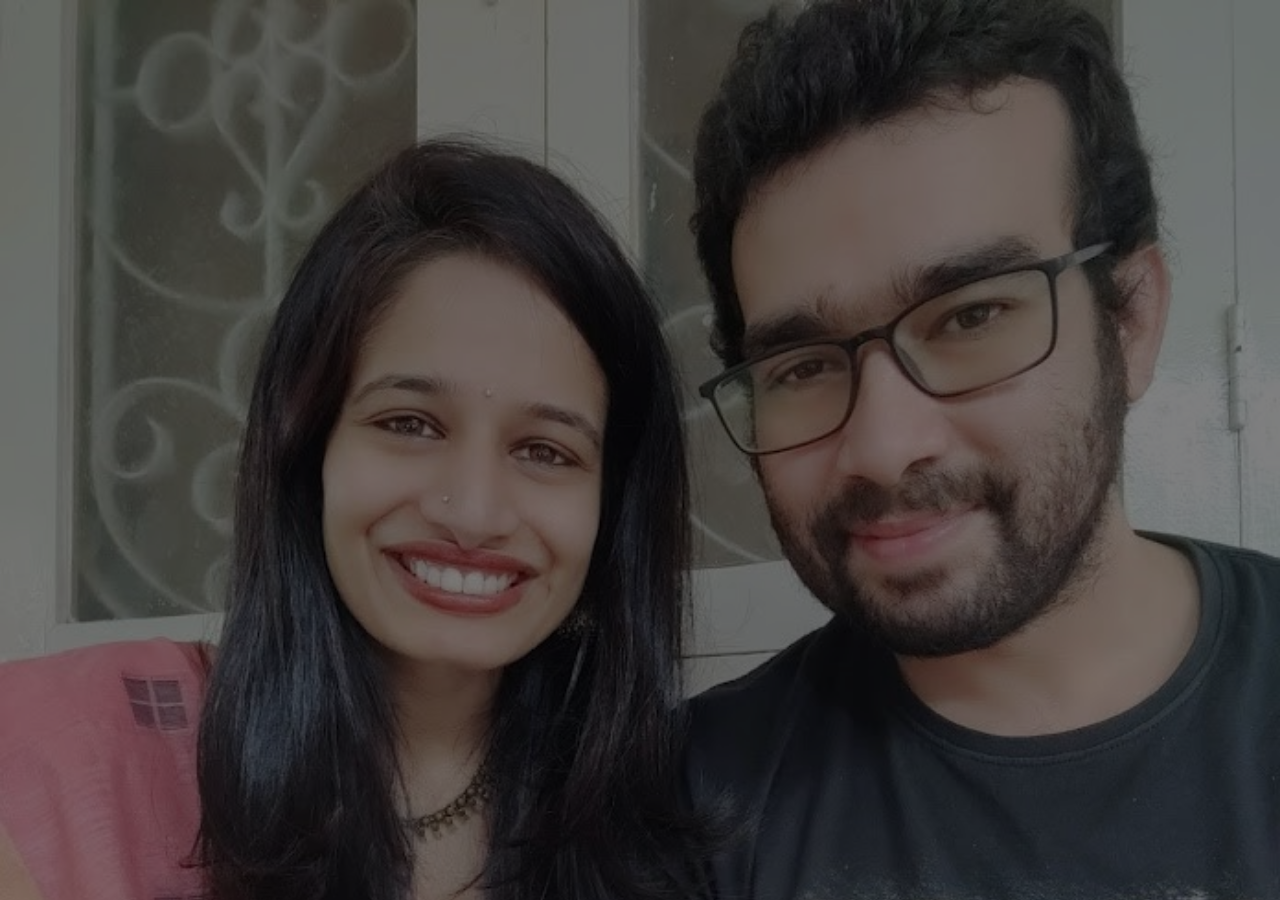
==== main.html @ 06920378 "commenting most things" ====
<!DOCTYPE html>
<!--[if lt IE 7]>      <html class="no-js lt-ie9 lt-ie8 lt-ie7"> <![endif]-->
<!--[if IE 7]>         <html class="no-js lt-ie9 lt-ie8"> <![endif]-->
<!--[if IE 8]>         <html class="no-js lt-ie9"> <![endif]-->
<!--[if gt IE 8]><!--> <html class="no-js"> <!--<![endif]-->
	<head>
	<meta charset="utf-8">
	<meta http-equiv="X-UA-Compatible" content="IE=edge">
	<title>Piyush & Neeta</title>
	<meta name="viewport" content="width=device-width, initial-scale=1">
	<meta name="description" content="Free HTML5 Template by FREEHTML5.CO" />
	<meta name="keywords" content="free html5, free template, free bootstrap, html5, css3, mobile first, responsive" />
	<meta name="author" content="FREEHTML5.CO" />

  <!-- 
	//////////////////////////////////////////////////////

	FREE HTML5 TEMPLATE 
	DESIGNED & DEVELOPED by FREEHTML5.CO
		
	Website: 		http://freehtml5.co/
	Email: 			info@freehtml5.co
	Twitter: 		http://twitter.com/fh5co
	Facebook: 		https://www.facebook.com/fh5co

	//////////////////////////////////////////////////////
	 -->

  	<!-- Facebook and Twitter integration -->
	<meta property="og:title" content=""/>
	<meta property="og:image" content=""/>
	<meta property="og:url" content=""/>
	<meta property="og:site_name" content=""/>
	<meta property="og:description" content=""/>
	<meta name="twitter:title" content="" />
	<meta name="twitter:image" content="" />
	<meta name="twitter:url" content="" />
	<meta name="twitter:card" content="" />

	<link href='https://fonts.googleapis.com/css?family=Work+Sans:400,300,600,400italic,700' rel='stylesheet' type='text/css'>
	<link href="https://fonts.googleapis.com/css?family=Sacramento" rel="stylesheet">
	
	<!-- Animate.css -->
	<link rel="stylesheet" href="css/animate.css">
	<!-- Icomoon Icon Fonts-->
	<link rel="stylesheet" href="css/icomoon.css">
	<!-- Bootstrap  -->
	<link rel="stylesheet" href="css/bootstrap.css">

	<!-- Magnific Popup -->
	<link rel="stylesheet" href="css/magnific-popup.css">

	<!-- Owl Carousel  -->
	<link rel="stylesheet" href="css/owl.carousel.min.css">
	<link rel="stylesheet" href="css/owl.theme.default.min.css">

	<!-- Theme style  -->
	<link rel="stylesheet" href="css/style.css">

	<!-- Modernizr JS -->
	<script src="js/modernizr-2.6.2.min.js"></script>
	<!-- FOR IE9 below -->
	<!--[if lt IE 9]>
	<script src="js/respond.min.js"></script>
	<![endif]-->

	</head>
	<body>
		
	<div class="fh5co-loader"></div>
	
	<!--
	<div id="page">
	<nav class="fh5co-nav" role="navigation">
		<div class="container">
			<div class="row">
				<div class="col-xs-2">
					<div id="fh5co-logo"><a href="index.html">Wedding<strong>.</strong></a></div>
				</div>
				<div class="col-xs-10 text-right menu-1">
					<ul>
						<li class="active"><a href="index.html">Home</a></li>
						<li><a href="#fh5co-couple-story">Story</a></li>
						<li><a href="#fh5co-gallery">Gallery</a></li>
						<li><a href="contact.html">Contact</a></li>
					</ul>
				</div>
			</div>
			
		</div>
	</nav>
	-->

	<header id="fh5co-header" class="fh5co-cover" role="banner" style="background-image:url(images/img_bg_2.jpg);" data-stellar-background-ratio="0.5">
		<div class="overlay"></div>
		<div class="container">
			<div class="row">
				<div class="col-md-8 col-md-offset-2 text-center">
					<div class="display-t">
						<div class="display-tc animate-box" data-animate-effect="fadeIn">
							<h1>Piyush &amp; Neeta</h1>
							<h2>We Are Getting Married</h2>
							<div class="simply-countdown simply-countdown-one"></div>
							<p class="btn btn-default btn-sm">Save the date</p><br>
							<div width="100%" height="100%">
							<iframe style="border:3px solid black; height=100%; display: none" id="livestream"  src="https://www.youtube.com/embed/YFUECGINK-c" title="YouTube video player" frameborder="0" allow="accelerometer; autoplay; clipboard-write; encrypted-media; gyroscope; picture-in-picture" allowfullscreen></iframe>
							</div>
						</div>
						<div>
						</div>
					</div>
				</div>
				
			</div>
		</div>
	</header>

<!--
	<div id="fh5co-couple">
		<div class="container">
			<div class="row">
				<div class="col-md-8 col-md-offset-2 text-center fh5co-heading animate-box">
					<h2>Hello!</h2>
					<h3>November 21st, 2021<br>Bangalore</h3>
					<p>We invited you to celebrate our wedding</p>
				</div>
			</div>
			<div class="couple-wrap animate-box">
				<div class="couple-half">
					<div class="groom">
						<img src="images/groom.jpg" alt="groom" class="img-responsive">
					</div>
					<div class="desc-groom">
						<h3>Piyush Mehrotra</h3>
						<p>Far far away, behind the word mountains, far from the countries Vokalia and Consonantia, there live the blind texts. Separated they live in Bookmarksgrove</p>
					</div>
				</div>
				<p class="heart text-center"><i class="icon-heart2"></i></p>
				<div class="couple-half">
					<div class="bride">
						<img src="images/bride.jpg" alt="groom" class="img-responsive">
					</div>
					<div class="desc-bride">
						<h3>Neeta Bhat</h3>
						<p>Far far away, behind the word mountains, far from the countries Vokalia and Consonantia, there live the blind texts. Separated they live in Bookmarksgrove</p>
					</div>
				</div>
			</div>
		</div>
	</div>

	<div id="fh5co-event" class="fh5co-bg" style="background-image:url(images/img_bg_3.jpg);">
		<div class="overlay"></div>
		<div class="container">
			<div class="row">
				<div class="col-md-8 col-md-offset-2 text-center fh5co-heading animate-box">
					<span>Our Special Events</span>
					<h2>Wedding Events</h2>
				</div>
			</div>
			<div class="row">
				<div class="display-t">
					<div class="display-tc">
						<div class="col-md-10 col-md-offset-1">
							<div class="col-md-6 col-sm-6 text-center">
								<div class="event-wrap animate-box">
									<h3>Engagement &amp; Sangeet</h3>
									<div class="event-col">
										<i class="icon-clock"></i>
										<span>4:00 PM</span>
										<span>9:00 PM</span>
									</div>
									<div class="event-col">
										<i class="icon-calendar"></i>
										<span>Saturday 20</span>
										<span>November, 2021</span>
									</div>
									<p>Far far away, behind the word mountains, far from the countries Vokalia and Consonantia, there live the blind texts. Separated they live in Bookmarksgrove right at the coast of the Semantics, a large language ocean.</p>
								</div>
							</div>
							<div class="col-md-6 col-sm-6 text-center">
								<div class="event-wrap animate-box">
									<h3>Main Ceremony</h3>
									<div class="event-col">
										<i class="icon-clock"></i>
										<span>10:00 AM</span>
										<span>02:00 PM</span>
									</div>
									<div class="event-col">
										<i class="icon-calendar"></i>
										<span>Sunday 21</span>
										<span>November, 2021</span>
									</div>
									<p>Far far away, behind the word mountains, far from the countries Vokalia and Consonantia, there live the blind texts. Separated they live in Bookmarksgrove right at the coast of the Semantics, a large language ocean.</p>
								</div>
							</div>
						</div>
					</div>
				</div>
			</div>
		</div>
	</div>

	<div id="fh5co-couple-story">
		<div class="container">
			<div class="row">
				<div class="col-md-8 col-md-offset-2 text-center fh5co-heading animate-box">
					<span>We Love Each Other</span>
					<h2>Our Story</h2>
					<p>Far far away, behind the word mountains, far from the countries Vokalia and Consonantia, there live the blind texts.</p>
				</div>
			</div>
			<div class="row">
				<div class="col-md-12 col-md-offset-0">
					<ul class="timeline animate-box">
						<li class="animate-box">
							<div class="timeline-badge" style="background-image:url(images/couple-1.jpg);"></div>
							<div class="timeline-panel">
								<div class="timeline-heading">
									<h3 class="timeline-title">First We Meet</h3>
									<span class="date">December 25, 2015</span>
								</div>
								<div class="timeline-body">
									<p>Far far away, behind the word mountains, far from the countries Vokalia and Consonantia, there live the blind texts. Separated they live in Bookmarksgrove right at the coast of the Semantics, a large language ocean.</p>
								</div>
							</div>
						</li>
						<li class="timeline-inverted animate-box">
							<div class="timeline-badge" style="background-image:url(images/couple-2.jpg);"></div>
							<div class="timeline-panel">
								<div class="timeline-heading">
									<h3 class="timeline-title">First Date</h3>
									<span class="date">December 28, 2015</span>
								</div>
								<div class="timeline-body">
									<p>Far far away, behind the word mountains, far from the countries Vokalia and Consonantia, there live the blind texts. Separated they live in Bookmarksgrove right at the coast of the Semantics, a large language ocean.</p>
								</div>
							</div>
						</li>
						<li class="animate-box">
							<div class="timeline-badge" style="background-image:url(images/couple-3.jpg);"></div>
							<div class="timeline-panel">
								<div class="timeline-heading">
									<h3 class="timeline-title">In A Relationship</h3>
									<span class="date">January 1, 2016</span>
								</div>
								<div class="timeline-body">
									<p>Far far away, behind the word mountains, far from the countries Vokalia and Consonantia, there live the blind texts. Separated they live in Bookmarksgrove right at the coast of the Semantics, a large language ocean.</p>
								</div>
							</div>
						</li>
			    	</ul>
				</div>
			</div>
		</div>
	</div>

	<div id="fh5co-gallery" class="fh5co-section-gray">
		<div class="container">
			<div class="row">
				<div class="col-md-8 col-md-offset-2 text-center fh5co-heading animate-box">
					<span>Our Memories</span>
					<h2>Wedding Gallery</h2>
					<p>Far far away, behind the word mountains, far from the countries Vokalia and Consonantia, there live the blind texts.</p>
				</div>
			</div>
			<div class="row row-bottom-padded-md">
				<div class="col-md-12">
					<ul id="fh5co-gallery-list">
						
						<li class="one-third animate-box" data-animate-effect="fadeIn" style="background-image: url(images/gallery-1.jpg); "> 
						<a href="images/gallery-1.jpg">
							<div class="case-studies-summary">
								<span>14 Photos</span>
								<h2>Two Glas of Juice</h2>
							</div>
						</a>
					</li>
					<li class="one-third animate-box" data-animate-effect="fadeIn" style="background-image: url(images/gallery-2.jpg); ">
						<a href="#" class="color-2">
							<div class="case-studies-summary">
								<span>30 Photos</span>
								<h2>Timer starts now!</h2>
							</div>
						</a>
					</li>


					<li class="one-third animate-box" data-animate-effect="fadeIn" style="background-image: url(images/gallery-3.jpg); ">
						<a href="#" class="color-3">
							<div class="case-studies-summary">
								<span>90 Photos</span>
								<h2>Beautiful sunset</h2>
							</div>
						</a>
					</li>
					<li class="one-third animate-box" data-animate-effect="fadeIn" style="background-image: url(images/gallery-4.jpg); ">
						<a href="#" class="color-4">
							<div class="case-studies-summary">
								<span>12 Photos</span>
								<h2>Company's Conference Room</h2>
							</div>
						</a>
					</li>

						<li class="one-third animate-box" data-animate-effect="fadeIn" style="background-image: url(images/gallery-5.jpg); ">
							<a href="#" class="color-3">
								<div class="case-studies-summary">
									<span>50 Photos</span>
									<h2>Useful baskets</h2>
								</div>
							</a>
						</li>
						<li class="one-third animate-box" data-animate-effect="fadeIn" style="background-image: url(images/gallery-6.jpg); ">
							<a href="#" class="color-4">
								<div class="case-studies-summary">
									<span>45 Photos</span>
									<h2>Skater man in the road</h2>
								</div>
							</a>
						</li>

						<li class="one-third animate-box" data-animate-effect="fadeIn" style="background-image: url(images/gallery-7.jpg); ">
							<a href="#" class="color-4">
								<div class="case-studies-summary">
									<span>35 Photos</span>
									<h2>Two Glas of Juice</h2>
								</div>
							</a>
						</li>

						<li class="one-third animate-box" data-animate-effect="fadeIn" style="background-image: url(images/gallery-8.jpg); "> 
							<a href="#" class="color-5">
								<div class="case-studies-summary">
									<span>90 Photos</span>
									<h2>Timer starts now!</h2>
								</div>
							</a>
						</li>
						<li class="one-third animate-box" data-animate-effect="fadeIn" style="background-image: url(images/gallery-9.jpg); ">
							<a href="#" class="color-6">
								<div class="case-studies-summary">
									<span>56 Photos</span>
									<h2>Beautiful sunset</h2>
								</div>
							</a>
						</li>
					</ul>		
				</div>
			</div>
		</div>
	</div>

	<div id="fh5co-counter" class="fh5co-bg fh5co-counter" style="background-image:url(images/img_bg_5.jpg);">
		<div class="overlay"></div>
		<div class="container">
			<div class="row">
				<div class="display-t">
					<div class="display-tc">
						<div class="col-md-3 col-sm-6 animate-box">
							<div class="feature-center">
								<span class="icon">
									<i class="icon-users"></i>
								</span>

								<span class="counter js-counter" data-from="0" data-to="500" data-speed="5000" data-refresh-interval="50">1</span>
								<span class="counter-label">Estimated Guest</span>

							</div>
						</div>
						<div class="col-md-3 col-sm-6 animate-box">
							<div class="feature-center">
								<span class="icon">
									<i class="icon-user"></i>
								</span>

								<span class="counter js-counter" data-from="0" data-to="1000" data-speed="5000" data-refresh-interval="50">1</span>
								<span class="counter-label">We Catter</span>
							</div>
						</div>
						<div class="col-md-3 col-sm-6 animate-box">
							<div class="feature-center">
								<span class="icon">
									<i class="icon-calendar"></i>
								</span>
								<span class="counter js-counter" data-from="0" data-to="402" data-speed="5000" data-refresh-interval="50">1</span>
								<span class="counter-label">Events Done</span>
							</div>
						</div>
						<div class="col-md-3 col-sm-6 animate-box">
							<div class="feature-center">
								<span class="icon">
									<i class="icon-clock"></i>
								</span>

								<span class="counter js-counter" data-from="0" data-to="2345" data-speed="5000" data-refresh-interval="50">1</span>
								<span class="counter-label">Hours Spent</span>

							</div>
						</div>
					</div>
				</div>
			</div>
		</div>
	</div>

	<div id="fh5co-testimonial">
		<div class="container">
			<div class="row">
				<div class="row animate-box">
					<div class="col-md-8 col-md-offset-2 text-center fh5co-heading">
						<span>Best Wishes</span>
						<h2>Friends Wishes</h2>
					</div>
				</div>
				<div class="row">
					<div class="col-md-12 animate-box">
						<div class="wrap-testimony">
							<div class="owl-carousel-fullwidth">
								<div class="item">
									<div class="testimony-slide active text-center">
										<figure>
											<img src="images/couple-1.jpg" alt="user">
										</figure>
										<span>John Doe, via <a href="#" class="twitter">Twitter</a></span>
										<blockquote>
											<p>"Far far away, behind the word mountains, far from the countries Vokalia and Consonantia, there live the blind texts. Separated they live in Bookmarksgrove right at the coast of the Semantics"</p>
										</blockquote>
									</div>
								</div>
								<div class="item">
									<div class="testimony-slide active text-center">
										<figure>
											<img src="images/couple-2.jpg" alt="user">
										</figure>
										<span>John Doe, via <a href="#" class="twitter">Twitter</a></span>
										<blockquote>
											<p>"Far far away, behind the word mountains, far from the countries Vokalia and Consonantia, at the coast of the Semantics, a large language ocean."</p>
										</blockquote>
									</div>
								</div>
								<div class="item">
									<div class="testimony-slide active text-center">
										<figure>
											<img src="images/couple-3.jpg" alt="user">
										</figure>
										<span>John Doe, via <a href="#" class="twitter">Twitter</a></span>
										<blockquote>
											<p>"Far far away, far from the countries Vokalia and Consonantia, there live the blind texts. Separated they live in Bookmarksgrove right at the coast of the Semantics, a large language ocean."</p>
										</blockquote>
									</div>
								</div>
							</div>
						</div>
					</div>
				</div>
			</div>
		</div>
	</div>

	<div id="fh5co-started" class="fh5co-bg" style="background-image:url(images/img_bg_4.jpg);">
		<div class="overlay"></div>
		<div class="container">
			<div class="row animate-box">
				<div class="col-md-8 col-md-offset-2 text-center fh5co-heading">
					<h2>Are You Attending?</h2>
					<p>Please Fill-up the form to notify you that you're attending. Thanks.</p>
				</div>
			</div>
			<div class="row animate-box">
				<div class="col-md-10 col-md-offset-1">
					<form class="form-inline">
						<div class="col-md-4 col-sm-4">
							<div class="form-group">
								<label for="name" class="sr-only">Name</label>
								<input type="name" class="form-control" id="name" placeholder="Name">
							</div>
						</div>
						<div class="col-md-4 col-sm-4">
							<div class="form-group">
								<label for="email" class="sr-only">Email</label>
								<input type="email" class="form-control" id="email" placeholder="Email">
							</div>
						</div>
						<div class="col-md-4 col-sm-4">
							<button type="submit" class="btn btn-default btn-block">I am Attending</button>
						</div>
					</form>
				</div>
			</div>
		</div>
	</div>

	<footer id="fh5co-footer" role="contentinfo">
		<div class="container">

			<div class="row copyright">
				<div class="col-md-12 text-center">
					<p>
						<small class="block">&copy; 2016 Free HTML5. All Rights Reserved.</small> 
						<small class="block">Designed by <a href="http://freehtml5.co/" target="_blank">FREEHTML5.co</a> Demo Images: <a href="http://unsplash.co/" target="_blank">Unsplash</a></small>
					</p>
					<p>
						<ul class="fh5co-social-icons">
							<li><a href="#"><i class="icon-twitter"></i></a></li>
							<li><a href="#"><i class="icon-facebook"></i></a></li>
							<li><a href="#"><i class="icon-linkedin"></i></a></li>
							<li><a href="#"><i class="icon-dribbble"></i></a></li>
						</ul>
					</p>
				</div>
			</div>

		</div>
	</footer>
	</div>
End of comment --> 
	<div class="gototop js-top">
		<a href="#" class="js-gotop"><i class="icon-arrow-up"></i></a>
	</div>
	
	<!-- jQuery -->
	<script src="js/jquery.min.js"></script>
	<!-- jQuery Easing -->
	<script src="js/jquery.easing.1.3.js"></script>
	<!-- Bootstrap -->
	<script src="js/bootstrap.min.js"></script>
	<!-- Waypoints -->
	<script src="js/jquery.waypoints.min.js"></script>
	<!-- Carousel -->
	<script src="js/owl.carousel.min.js"></script>
	<!-- countTo -->
	<script src="js/jquery.countTo.js"></script>

	<!-- Stellar -->
	<script src="js/jquery.stellar.min.js"></script>
	<!-- Magnific Popup -->
	<script src="js/jquery.magnific-popup.min.js"></script>
	<script src="js/magnific-popup-options.js"></script>

	<!-- // <script src="https://cdnjs.cloudflare.com/ajax/libs/prism/0.0.1/prism.min.js"></script> -->
	<script src="js/simplyCountdown.js"></script>
	<!-- Main -->
	<script src="js/main.js"></script>

	<script>
    var d = new Date('November 21 2021 10:30:00');

    // default example
    simplyCountdown('.simply-countdown-one', {
        year: d.getFullYear(),
        month: d.getMonth() + 1,
        day: d.getDate()
    });

    //jQuery example
    $('#simply-countdown-losange').simplyCountdown({
        year: d.getFullYear(),
        month: d.getMonth() + 1,
        day: d.getDate(),
        enableUtc: false
    });
</script>
    <script>
        // Selecting the iframe element
          
        // Adjusting the iframe height onload event
        //frame.onload = function()
        // function execute while load the iframe
		function livestreamLoad()
        {
		        var frame = document.getElementById("livestream");

          // set the height of the iframe as 
          // the height of the iframe content
          frame.style.height = 
          frame.contentWindow.document.body.scrollHeight + 'px';
           
  
         // set the width of the iframe as the 
         // width of the iframe content
         frame.style.width  = 
          frame.contentWindow.document.body.scrollWidth+'px';
              
        }
        </script>

	</body>
</html>
---- css/icomoon.css ----
@font-face {
  font-family: 'icomoon';
  src:  url('../fonts/icomoon/icomoon.eot?6iuir');
  src:  url('../fonts/icomoon/icomoon.eot?6iuir#iefix') format('embedded-opentype'),
    url('../fonts/icomoon/icomoon.ttf?6iuir') format('truetype'),
    url('../fonts/icomoon/icomoon.woff?6iuir') format('woff'),
    url('../fonts/icomoon/icomoon.svg?6iuir#icomoon') format('svg');
  font-weight: normal;
  font-style: normal;
}

[class^="icon-"], [class*=" icon-"] {
  /* use !important to prevent issues with browser extensions that change fonts */
  font-family: 'icomoon' !important;
  speak: none;
  font-style: normal;
  font-weight: normal;
  font-variant: normal;
  text-transform: none;
  line-height: 1;

  /* Better Font Rendering =========== */
  -webkit-font-smoothing: antialiased;
  -moz-osx-font-smoothing: grayscale;
}

.icon-eye:before {
  content: "\e000";
}
.icon-paper-clip:before {
  content: "\e001";
}
.icon-mail:before {
  content: "\e002";
}
.icon-toggle:before {
  content: "\e003";
}
.icon-layout:before {
  content: "\e004";
}
.icon-link:before {
  content: "\e005";
}
.icon-bell:before {
  content: "\e006";
}
.icon-lock:before {
  content: "\e007";
}
.icon-unlock:before {
  content: "\e008";
}
.icon-ribbon:before {
  content: "\e009";
}
.icon-image:before {
  content: "\e010";
}
.icon-signal:before {
  content: "\e011";
}
.icon-target:before {
  content: "\e012";
}
.icon-clipboard:before {
  content: "\e013";
}
.icon-clock:before {
  content: "\e014";
}
.icon-watch:before {
  content: "\e015";
}
.icon-air-play:before {
  content: "\e016";
}
.icon-camera:before {
  content: "\e017";
}
.icon-video:before {
  content: "\e018";
}
.icon-disc:before {
  content: "\e019";
}
.icon-printer:before {
  content: "\e020";
}
.icon-monitor:before {
  content: "\e021";
}
.icon-server:before {
  content: "\e022";
}
.icon-cog:before {
  content: "\e023";
}
.icon-heart:before {
  content: "\e024";
}
.icon-paragraph:before {
  content: "\e025";
}
.icon-align-justify:before {
  content: "\e026";
}
.icon-align-left:before {
  content: "\e027";
}
.icon-align-center:before {
  content: "\e028";
}
.icon-align-right:before {
  content: "\e029";
}
.icon-book:before {
  content: "\e030";
}
.icon-layers:before {
  content: "\e031";
}
.icon-stack:before {
  content: "\e032";
}
.icon-stack-2:before {
  content: "\e033";
}
.icon-paper:before {
  content: "\e034";
}
.icon-paper-stack:before {
  content: "\e035";
}
.icon-search:before {
  content: "\e036";
}
.icon-zoom-in:before {
  content: "\e037";
}
.icon-zoom-out:before {
  content: "\e038";
}
.icon-reply:before {
  content: "\e039";
}
.icon-circle-plus:before {
  content: "\e040";
}
.icon-circle-minus:before {
  content: "\e041";
}
.icon-circle-check:before {
  content: "\e042";
}
.icon-circle-cross:before {
  content: "\e043";
}
.icon-square-plus:before {
  content: "\e044";
}
.icon-square-minus:before {
  content: "\e045";
}
.icon-square-check:before {
  content: "\e046";
}
.icon-square-cross:before {
  content: "\e047";
}
.icon-microphone:before {
  content: "\e048";
}
.icon-record:before {
  content: "\e049";
}
.icon-skip-back:before {
  content: "\e050";
}
.icon-rewind:before {
  content: "\e051";
}
.icon-play:before {
  content: "\e052";
}
.icon-pause:before {
  content: "\e053";
}
.icon-stop:before {
  content: "\e054";
}
.icon-fast-forward:before {
  content: "\e055";
}
.icon-skip-forward:before {
  content: "\e056";
}
.icon-shuffle:before {
  content: "\e057";
}
.icon-repeat:before {
  content: "\e058";
}
.icon-folder:before {
  content: "\e059";
}
.icon-umbrella:before {
  content: "\e060";
}
.icon-moon:before {
  content: "\e061";
}
.icon-thermometer:before {
  content: "\e062";
}
.icon-drop:before {
  content: "\e063";
}
.icon-sun:before {
  content: "\e064";
}
.icon-cloud:before {
  content: "\e065";
}
.icon-cloud-upload:before {
  content: "\e066";
}
.icon-cloud-download:before {
  content: "\e067";
}
.icon-upload:before {
  content: "\e068";
}
.icon-download:before {
  content: "\e069";
}
.icon-location:before {
  content: "\e070";
}
.icon-location-2:before {
  content: "\e071";
}
.icon-map:before {
  content: "\e072";
}
.icon-battery:before {
  content: "\e073";
}
.icon-head:before {
  content: "\e074";
}
.icon-briefcase:before {
  content: "\e075";
}
.icon-speech-bubble:before {
  content: "\e076";
}
.icon-anchor:before {
  content: "\e077";
}
.icon-globe:before {
  content: "\e078";
}
.icon-box:before {
  content: "\e079";
}
.icon-reload:before {
  content: "\e080";
}
.icon-share:before {
  content: "\e081";
}
.icon-marquee:before {
  content: "\e082";
}
.icon-marquee-plus:before {
  content: "\e083";
}
.icon-marquee-minus:before {
  content: "\e084";
}
.icon-tag:before {
  content: "\e085";
}
.icon-power:before {
  content: "\e086";
}
.icon-command:before {
  content: "\e087";
}
.icon-alt:before {
  content: "\e088";
}
.icon-esc:before {
  content: "\e089";
}
.icon-bar-graph:before {
  content: "\e090";
}
.icon-bar-graph-2:before {
  content: "\e091";
}
.icon-pie-graph:before {
  content: "\e092";
}
.icon-star:before {
  content: "\e093";
}
.icon-arrow-left:before {
  content: "\e094";
}
.icon-arrow-right:before {
  content: "\e095";
}
.icon-arrow-up:before {
  content: "\e096";
}
.icon-arrow-down:before {
  content: "\e097";
}
.icon-volume:before {
  content: "\e098";
}
.icon-mute:before {
  content: "\e099";
}
.icon-content-right:before {
  content: "\e100";
}
.icon-content-left:before {
  content: "\e101";
}
.icon-grid:before {
  content: "\e102";
}
.icon-grid-2:before {
  content: "\e103";
}
.icon-columns:before {
  content: "\e104";
}
.icon-loader:before {
  content: "\e105";
}
.icon-bag:before {
  content: "\e106";
}
.icon-ban:before {
  content: "\e107";
}
.icon-flag:before {
  content: "\e108";
}
.icon-trash:before {
  content: "\e109";
}
.icon-expand:before {
  content: "\e110";
}
.icon-contract:before {
  content: "\e111";
}
.icon-maximize:before {
  content: "\e112";
}
.icon-minimize:before {
  content: "\e113";
}
.icon-plus:before {
  content: "\e114";
}
.icon-minus:before {
  content: "\e115";
}
.icon-check:before {
  content: "\e116";
}
.icon-cross:before {
  content: "\e117";
}
.icon-move:before {
  content: "\e118";
}
.icon-delete:before {
  content: "\e119";
}
.icon-menu:before {
  content: "\e120";
}
.icon-archive:before {
  content: "\e121";
}
.icon-inbox:before {
  content: "\e122";
}
.icon-outbox:before {
  content: "\e123";
}
.icon-file:before {
  content: "\e124";
}
.icon-file-add:before {
  content: "\e125";
}
.icon-file-subtract:before {
  content: "\e126";
}
.icon-help:before {
  content: "\e127";
}
.icon-open:before {
  content: "\e128";
}
.icon-ellipsis:before {
  content: "\e129";
}
.icon-add-to-list:before {
  content: "\e900";
}
.icon-classic-computer:before {
  content: "\e901";
}
.icon-controller-fast-backward:before {
  content: "\e902";
}
.icon-creative-commons-attribution:before {
  content: "\e903";
}
.icon-creative-commons-noderivs:before {
  content: "\e904";
}
.icon-creative-commons-noncommercial-eu:before {
  content: "\e905";
}
.icon-creative-commons-noncommercial-us:before {
  content: "\e906";
}
.icon-creative-commons-public-domain:before {
  content: "\e907";
}
.icon-creative-commons-remix:before {
  content: "\e908";
}
.icon-creative-commons-share:before {
  content: "\e909";
}
.icon-creative-commons-sharealike:before {
  content: "\e90a";
}
.icon-creative-commons:before {
  content: "\e90b";
}
.icon-document-landscape:before {
  content: "\e90c";
}
.icon-remove-user:before {
  content: "\e90d";
}
.icon-warning:before {
  content: "\e90e";
}
.icon-arrow-bold-down:before {
  content: "\e90f";
}
.icon-arrow-bold-left:before {
  content: "\e910";
}
.icon-arrow-bold-right:before {
  content: "\e911";
}
.icon-arrow-bold-up:before {
  content: "\e912";
}
.icon-arrow-down2:before {
  content: "\e913";
}
.icon-arrow-left2:before {
  content: "\e914";
}
.icon-arrow-long-down:before {
  content: "\e915";
}
.icon-arrow-long-left:before {
  content: "\e916";
}
.icon-arrow-long-right:before {
  content: "\e917";
}
.icon-arrow-long-up:before {
  content: "\e918";
}
.icon-arrow-right2:before {
  content: "\e919";
}
.icon-arrow-up2:before {
  content: "\e91a";
}
.icon-arrow-with-circle-down:before {
  content: "\e91b";
}
.icon-arrow-with-circle-left:before {
  content: "\e91c";
}
.icon-arrow-with-circle-right:before {
  content: "\e91d";
}
.icon-arrow-with-circle-up:before {
  content: "\e91e";
}
.icon-bookmark:before {
  content: "\e91f";
}
.icon-bookmarks:before {
  content: "\e920";
}
.icon-chevron-down:before {
  content: "\e921";
}
.icon-chevron-left:before {
  content: "\e922";
}
.icon-chevron-right:before {
  content: "\e923";
}
.icon-chevron-small-down:before {
  content: "\e924";
}
.icon-chevron-small-left:before {
  content: "\e925";
}
.icon-chevron-small-right:before {
  content: "\e926";
}
.icon-chevron-small-up:before {
  content: "\e927";
}
.icon-chevron-thin-down:before {
  content: "\e928";
}
.icon-chevron-thin-left:before {
  content: "\e929";
}
.icon-chevron-thin-right:before {
  content: "\e92a";
}
.icon-chevron-thin-up:before {
  content: "\e92b";
}
.icon-chevron-up:before {
  content: "\e92c";
}
.icon-chevron-with-circle-down:before {
  content: "\e92d";
}
.icon-chevron-with-circle-left:before {
  content: "\e92e";
}
.icon-chevron-with-circle-right:before {
  content: "\e92f";
}
.icon-chevron-with-circle-up:before {
  content: "\e930";
}
.icon-cloud2:before {
  content: "\e931";
}
.icon-controller-fast-forward:before {
  content: "\e932";
}
.icon-controller-jump-to-start:before {
  content: "\e933";
}
.icon-controller-next:before {
  content: "\e934";
}
.icon-controller-paus:before {
  content: "\e935";
}
.icon-controller-play:before {
  content: "\e936";
}
.icon-controller-record:before {
  content: "\e937";
}
.icon-controller-stop:before {
  content: "\e938";
}
.icon-controller-volume:before {
  content: "\e939";
}
.icon-dot-single:before {
  content: "\e93a";
}
.icon-dots-three-horizontal:before {
  content: "\e93b";
}
.icon-dots-three-vertical:before {
  content: "\e93c";
}
.icon-dots-two-horizontal:before {
  content: "\e93d";
}
.icon-dots-two-vertical:before {
  content: "\e93e";
}
.icon-download2:before {
  content: "\e93f";
}
.icon-emoji-flirt:before {
  content: "\e940";
}
.icon-flow-branch:before {
  content: "\e941";
}
.icon-flow-cascade:before {
  content: "\e942";
}
.icon-flow-line:before {
  content: "\e943";
}
.icon-flow-parallel:before {
  content: "\e944";
}
.icon-flow-tree:before {
  content: "\e945";
}
.icon-install:before {
  content: "\e946";
}
.icon-layers2:before {
  content: "\e947";
}
.icon-open-book:before {
  content: "\e948";
}
.icon-resize-100:before {
  content: "\e949";
}
.icon-resize-full-screen:before {
  content: "\e94a";
}
.icon-save:before {
  content: "\e94b";
}
.icon-select-arrows:before {
  content: "\e94c";
}
.icon-sound-mute:before {
  content: "\e94d";
}
.icon-sound:before {
  content: "\e94e";
}
.icon-trash2:before {
  content: "\e94f";
}
.icon-triangle-down:before {
  content: "\e950";
}
.icon-triangle-left:before {
  content: "\e951";
}
.icon-triangle-right:before {
  content: "\e952";
}
.icon-triangle-up:before {
  content: "\e953";
}
.icon-uninstall:before {
  content: "\e954";
}
.icon-upload-to-cloud:before {
  content: "\e955";
}
.icon-upload2:before {
  content: "\e956";
}
.icon-add-user:before {
  content: "\e957";
}
.icon-address:before {
  content: "\e958";
}
.icon-adjust:before {
  content: "\e959";
}
.icon-air:before {
  content: "\e95a";
}
.icon-aircraft-landing:before {
  content: "\e95b";
}
.icon-aircraft-take-off:before {
  content: "\e95c";
}
.icon-aircraft:before {
  content: "\e95d";
}
.icon-align-bottom:before {
  content: "\e95e";
}
.icon-align-horizontal-middle:before {
  content: "\e95f";
}
.icon-align-left2:before {
  content: "\e960";
}
.icon-align-right2:before {
  content: "\e961";
}
.icon-align-top:before {
  content: "\e962";
}
.icon-align-vertical-middle:before {
  content: "\e963";
}
.icon-archive2:before {
  content: "\e964";
}
.icon-area-graph:before {
  content: "\e965";
}
.icon-attachment:before {
  content: "\e966";
}
.icon-awareness-ribbon:before {
  content: "\e967";
}
.icon-back-in-time:before {
  content: "\e968";
}
.icon-back:before {
  content: "\e969";
}
.icon-bar-graph2:before {
  content: "\e96a";
}
.icon-battery2:before {
  content: "\e96b";
}
.icon-beamed-note:before {
  content: "\e96c";
}
.icon-bell2:before {
  content: "\e96d";
}
.icon-blackboard:before {
  content: "\e96e";
}
.icon-block:before {
  content: "\e96f";
}
.icon-book2:before {
  content: "\e970";
}
.icon-bowl:before {
  content: "\e971";
}
.icon-box2:before {
  content: "\e972";
}
.icon-briefcase2:before {
  content: "\e973";
}
.icon-browser:before {
  content: "\e974";
}
.icon-brush:before {
  content: "\e975";
}
.icon-bucket:before {
  content: "\e976";
}
.icon-cake:before {
  content: "\e977";
}
.icon-calculator:before {
  content: "\e978";
}
.icon-calendar:before {
  content: "\e979";
}
.icon-camera2:before {
  content: "\e97a";
}
.icon-ccw:before {
  content: "\e97b";
}
.icon-chat:before {
  content: "\e97c";
}
.icon-check2:before {
  content: "\e97d";
}
.icon-circle-with-cross:before {
  content: "\e97e";
}
.icon-circle-with-minus:before {
  content: "\e97f";
}
.icon-circle-with-plus:before {
  content: "\e980";
}
.icon-circle:before {
  content: "\e981";
}
.icon-circular-graph:before {
  content: "\e982";
}
.icon-clapperboard:before {
  content: "\e983";
}
.icon-clipboard2:before {
  content: "\e984";
}
.icon-clock2:before {
  content: "\e985";
}
.icon-code:before {
  content: "\e986";
}
.icon-cog2:before {
  content: "\e987";
}
.icon-colours:before {
  content: "\e988";
}
.icon-compass:before {
  content: "\e989";
}
.icon-copy:before {
  content: "\e98a";
}
.icon-credit-card:before {
  content: "\e98b";
}
.icon-credit:before {
  content: "\e98c";
}
.icon-cross2:before {
  content: "\e98d";
}
.icon-cup:before {
  content: "\e98e";
}
.icon-cw:before {
  content: "\e98f";
}
.icon-cycle:before {
  content: "\e990";
}
.icon-database:before {
  content: "\e991";
}
.icon-dial-pad:before {
  content: "\e992";
}
.icon-direction:before {
  content: "\e993";
}
.icon-document:before {
  content: "\e994";
}
.icon-documents:before {
  content: "\e995";
}
.icon-drink:before {
  content: "\e996";
}
.icon-drive:before {
  content: "\e997";
}
.icon-drop2:before {
  content: "\e998";
}
.icon-edit:before {
  content: "\e999";
}
.icon-email:before {
  content: "\e99a";
}
.icon-emoji-happy:before {
  content: "\e99b";
}
.icon-emoji-neutral:before {
  content: "\e99c";
}
.icon-emoji-sad:before {
  content: "\e99d";
}
.icon-erase:before {
  content: "\e99e";
}
.icon-eraser:before {
  content: "\e99f";
}
.icon-export:before {
  content: "\e9a0";
}
.icon-eye2:before {
  content: "\e9a1";
}
.icon-feather:before {
  content: "\e9a2";
}
.icon-flag2:before {
  content: "\e9a3";
}
.icon-flash:before {
  content: "\e9a4";
}
.icon-flashlight:before {
  content: "\e9a5";
}
.icon-flat-brush:before {
  content: "\e9a6";
}
.icon-folder-images:before {
  content: "\e9a7";
}
.icon-folder-music:before {
  content: "\e9a8";
}
.icon-folder-video:before {
  content: "\e9a9";
}
.icon-folder2:before {
  content: "\e9aa";
}
.icon-forward:before {
  content: "\e9ab";
}
.icon-funnel:before {
  content: "\e9ac";
}
.icon-game-controller:before {
  content: "\e9ad";
}
.icon-gauge:before {
  content: "\e9ae";
}
.icon-globe2:before {
  content: "\e9af";
}
.icon-graduation-cap:before {
  content: "\e9b0";
}
.icon-grid2:before {
  content: "\e9b1";
}
.icon-hair-cross:before {
  content: "\e9b2";
}
.icon-hand:before {
  content: "\e9b3";
}
.icon-heart-outlined:before {
  content: "\e9b4";
}
.icon-heart2:before {
  content: "\e9b5";
}
.icon-help-with-circle:before {
  content: "\e9b6";
}
.icon-help2:before {
  content: "\e9b7";
}
.icon-home:before {
  content: "\e9b8";
}
.icon-hour-glass:before {
  content: "\e9b9";
}
.icon-image-inverted:before {
  content: "\e9ba";
}
.icon-image2:before {
  content: "\e9bb";
}
.icon-images:before {
  content: "\e9bc";
}
.icon-inbox2:before {
  content: "\e9bd";
}
.icon-infinity:before {
  content: "\e9be";
}
.icon-info-with-circle:before {
  content: "\e9bf";
}
.icon-info:before {
  content: "\e9c0";
}
.icon-key:before {
  content: "\e9c1";
}
.icon-keyboard:before {
  content: "\e9c2";
}
.icon-lab-flask:before {
  content: "\e9c3";
}
.icon-landline:before {
  content: "\e9c4";
}
.icon-language:before {
  content: "\e9c5";
}
.icon-laptop:before {
  content: "\e9c6";
}
.icon-leaf:before {
  content: "\e9c7";
}
.icon-level-down:before {
  content: "\e9c8";
}
.icon-level-up:before {
  content: "\e9c9";
}
.icon-lifebuoy:before {
  content: "\e9ca";
}
.icon-light-bulb:before {
  content: "\e9cb";
}
.icon-light-down:before {
  content: "\e9cc";
}
.icon-light-up:before {
  content: "\e9cd";
}
.icon-line-graph:before {
  content: "\e9ce";
}
.icon-link2:before {
  content: "\e9cf";
}
.icon-list:before {
  content: "\e9d0";
}
.icon-location-pin:before {
  content: "\e9d1";
}
.icon-location2:before {
  content: "\e9d2";
}
.icon-lock-open:before {
  content: "\e9d3";
}
.icon-lock2:before {
  content: "\e9d4";
}
.icon-log-out:before {
  content: "\e9d5";
}
.icon-login:before {
  content: "\e9d6";
}
.icon-loop:before {
  content: "\e9d7";
}
.icon-magnet:before {
  content: "\e9d8";
}
.icon-magnifying-glass:before {
  content: "\e9d9";
}
.icon-mail2:before {
  content: "\e9da";
}
.icon-man:before {
  content: "\e9db";
}
.icon-map2:before {
  content: "\e9dc";
}
.icon-mask:before {
  content: "\e9dd";
}
.icon-medal:before {
  content: "\e9de";
}
.icon-megaphone:before {
  content: "\e9df";
}
.icon-menu2:before {
  content: "\e9e0";
}
.icon-message:before {
  content: "\e9e1";
}
.icon-mic:before {
  content: "\e9e2";
}
.icon-minus2:before {
  content: "\e9e3";
}
.icon-mobile:before {
  content: "\e9e4";
}
.icon-modern-mic:before {
  content: "\e9e5";
}
.icon-moon2:before {
  content: "\e9e6";
}
.icon-mouse:before {
  content: "\e9e7";
}
.icon-music:before {
  content: "\e9e8";
}
.icon-network:before {
  content: "\e9e9";
}
.icon-new-message:before {
  content: "\e9ea";
}
.icon-new:before {
  content: "\e9eb";
}
.icon-news:before {
  content: "\e9ec";
}
.icon-note:before {
  content: "\e9ed";
}
.icon-notification:before {
  content: "\e9ee";
}
.icon-old-mobile:before {
  content: "\e9ef";
}
.icon-old-phone:before {
  content: "\e9f0";
}
.icon-palette:before {
  content: "\e9f1";
}
.icon-paper-plane:before {
  content: "\e9f2";
}
.icon-pencil:before {
  content: "\e9f3";
}
.icon-phone:before {
  content: "\e9f4";
}
.icon-pie-chart:before {
  content: "\e9f5";
}
.icon-pin:before {
  content: "\e9f6";
}
.icon-plus2:before {
  content: "\e9f7";
}
.icon-popup:before {
  content: "\e9f8";
}
.icon-power-plug:before {
  content: "\e9f9";
}
.icon-price-ribbon:before {
  content: "\e9fa";
}
.icon-price-tag:before {
  content: "\e9fb";
}
.icon-print:before {
  content: "\e9fc";
}
.icon-progress-empty:before {
  content: "\e9fd";
}
.icon-progress-full:before {
  content: "\e9fe";
}
.icon-progress-one:before {
  content: "\e9ff";
}
.icon-progress-two:before {
  content: "\ea00";
}
.icon-publish:before {
  content: "\ea01";
}
.icon-quote:before {
  content: "\ea02";
}
.icon-radio:before {
  content: "\ea03";
}
.icon-reply-all:before {
  content: "\ea04";
}
.icon-reply2:before {
  content: "\ea05";
}
.icon-retweet:before {
  content: "\ea06";
}
.icon-rocket:before {
  content: "\ea07";
}
.icon-round-brush:before {
  content: "\ea08";
}
.icon-rss:before {
  content: "\ea09";
}
.icon-ruler:before {
  content: "\ea0a";
}
.icon-scissors:before {
  content: "\ea0b";
}
.icon-share-alternitive:before {
  content: "\ea0c";
}
.icon-share2:before {
  content: "\ea0d";
}
.icon-shareable:before {
  content: "\ea0e";
}
.icon-shield:before {
  content: "\ea0f";
}
.icon-shop:before {
  content: "\ea10";
}
.icon-shopping-bag:before {
  content: "\ea11";
}
.icon-shopping-basket:before {
  content: "\ea12";
}
.icon-shopping-cart:before {
  content: "\ea13";
}
.icon-shuffle2:before {
  content: "\ea14";
}
.icon-signal2:before {
  content: "\ea15";
}
.icon-sound-mix:before {
  content: "\ea16";
}
.icon-sports-club:before {
  content: "\ea17";
}
.icon-spreadsheet:before {
  content: "\ea18";
}
.icon-squared-cross:before {
  content: "\ea19";
}
.icon-squared-minus:before {
  content: "\ea1a";
}
.icon-squared-plus:before {
  content: "\ea1b";
}
.icon-star-outlined:before {
  content: "\ea1c";
}
.icon-star2:before {
  content: "\ea1d";
}
.icon-stopwatch:before {
  content: "\ea1e";
}
.icon-suitcase:before {
  content: "\ea1f";
}
.icon-swap:before {
  content: "\ea20";
}
.icon-sweden:before {
  content: "\ea21";
}
.icon-switch:before {
  content: "\ea22";
}
.icon-tablet:before {
  content: "\ea23";
}
.icon-tag2:before {
  content: "\ea24";
}
.icon-text-document-inverted:before {
  content: "\ea25";
}
.icon-text-document:before {
  content: "\ea26";
}
.icon-text:before {
  content: "\ea27";
}
.icon-thermometer2:before {
  content: "\ea28";
}
.icon-thumbs-down:before {
  content: "\ea29";
}
.icon-thumbs-up:before {
  content: "\ea2a";
}
.icon-thunder-cloud:before {
  content: "\ea2b";
}
.icon-ticket:before {
  content: "\ea2c";
}
.icon-time-slot:before {
  content: "\ea2d";
}
.icon-tools:before {
  content: "\ea2e";
}
.icon-traffic-cone:before {
  content: "\ea2f";
}
.icon-tree:before {
  content: "\ea30";
}
.icon-trophy:before {
  content: "\ea31";
}
.icon-tv:before {
  content: "\ea32";
}
.icon-typing:before {
  content: "\ea33";
}
.icon-unread:before {
  content: "\ea34";
}
.icon-untag:before {
  content: "\ea35";
}
.icon-user:before {
  content: "\ea36";
}
.icon-users:before {
  content: "\ea37";
}
.icon-v-card:before {
  content: "\ea38";
}
.icon-video2:before {
  content: "\ea39";
}
.icon-vinyl:before {
  content: "\ea3a";
}
.icon-voicemail:before {
  content: "\ea3b";
}
.icon-wallet:before {
  content: "\ea3c";
}
.icon-water:before {
  content: "\ea3d";
}
.icon-px-with-circle:before {
  content: "\ea3e";
}
.icon-px:before {
  content: "\ea3f";
}
.icon-basecamp:before {
  content: "\ea40";
}
.icon-behance:before {
  content: "\ea41";
}
.icon-creative-cloud:before {
  content: "\ea42";
}
.icon-dropbox:before {
  content: "\ea43";
}
.icon-evernote:before {
  content: "\ea44";
}
.icon-flattr:before {
  content: "\ea45";
}
.icon-foursquare:before {
  content: "\ea46";
}
.icon-google-drive:before {
  content: "\ea47";
}
.icon-google-hangouts:before {
  content: "\ea48";
}
.icon-grooveshark:before {
  content: "\ea49";
}
.icon-icloud:before {
  content: "\ea4a";
}
.icon-mixi:before {
  content: "\ea4b";
}
.icon-onedrive:before {
  content: "\ea4c";
}
.icon-paypal:before {
  content: "\ea4d";
}
.icon-picasa:before {
  content: "\ea4e";
}
.icon-qq:before {
  content: "\ea4f";
}
.icon-rdio-with-circle:before {
  content: "\ea50";
}
.icon-renren:before {
  content: "\ea51";
}
.icon-scribd:before {
  content: "\ea52";
}
.icon-sina-weibo:before {
  content: "\ea53";
}
.icon-skype-with-circle:before {
  content: "\ea54";
}
.icon-skype:before {
  content: "\ea55";
}
.icon-slideshare:before {
  content: "\ea56";
}
.icon-smashing:before {
  content: "\ea57";
}
.icon-soundcloud:before {
  content: "\ea58";
}
.icon-spotify-with-circle:before {
  content: "\ea59";
}
.icon-spotify:before {
  content: "\ea5a";
}
.icon-swarm:before {
  content: "\ea5b";
}
.icon-vine-with-circle:before {
  content: "\ea5c";
}
.icon-vine:before {
  content: "\ea5d";
}
.icon-vk-alternitive:before {
  content: "\ea5e";
}
.icon-vk-with-circle:before {
  content: "\ea5f";
}
.icon-vk:before {
  content: "\ea60";
}
.icon-xing-with-circle:before {
  content: "\ea61";
}
.icon-xing:before {
  content: "\ea62";
}
.icon-yelp:before {
  content: "\ea63";
}
.icon-dribbble-with-circle:before {
  content: "\ea64";
}
.icon-dribbble:before {
  content: "\ea65";
}
.icon-facebook-with-circle:before {
  content: "\ea66";
}
.icon-facebook:before {
  content: "\ea67";
}
.icon-flickr-with-circle:before {
  content: "\ea68";
}
.icon-flickr:before {
  content: "\ea69";
}
.icon-github-with-circle:before {
  content: "\ea6a";
}
.icon-github:before {
  content: "\ea6b";
}
.icon-google-with-circle:before {
  content: "\ea6c";
}
.icon-google:before {
  content: "\ea6d";
}
.icon-instagram-with-circle:before {
  content: "\ea6e";
}
.icon-instagram:before {
  content: "\ea6f";
}
.icon-lastfm-with-circle:before {
  content: "\ea70";
}
.icon-lastfm:before {
  content: "\ea71";
}
.icon-linkedin-with-circle:before {
  content: "\ea72";
}
.icon-linkedin:before {
  content: "\ea73";
}
.icon-pinterest-with-circle:before {
  content: "\ea74";
}
.icon-pinterest:before {
  content: "\ea75";
}
.icon-rdio:before {
  content: "\ea76";
}
.icon-stumbleupon-with-circle:before {
  content: "\ea77";
}
.icon-stumbleupon:before {
  content: "\ea78";
}
.icon-tumblr-with-circle:before {
  content: "\ea79";
}
.icon-tumblr:before {
  content: "\ea7a";
}
.icon-twitter-with-circle:before {
  content: "\ea7b";
}
.icon-twitter:before {
  content: "\ea7c";
}
.icon-vimeo-with-circle:before {
  content: "\ea7d";
}
.icon-vimeo:before {
  content: "\ea7e";
}
.icon-youtube-with-circle:before {
  content: "\ea7f";
}
.icon-youtube:before {
  content: "\ea80";
}
---- css/style.css ----
@font-face {
  font-family: 'icomoon';
  src: url("../fonts/icomoon/icomoon.eot?srf3rx");
  src: url("../fonts/icomoon/icomoon.eot?srf3rx#iefix") format("embedded-opentype"), url("../fonts/icomoon/icomoon.ttf?srf3rx") format("truetype"), url("../fonts/icomoon/icomoon.woff?srf3rx") format("woff"), url("../fonts/icomoon/icomoon.svg?srf3rx#icomoon") format("svg");
  font-weight: normal;
  font-style: normal;
}
/* =======================================================
*
* 	Template Style 
*
* ======================================================= */
body {
  font-family: "Work Sans", Arial, sans-serif;
  font-weight: 400;
  font-size: 16px;
  line-height: 1.7;
  color: #828282;
  background: #fff;
}

#page {
  position: relative;
  overflow-x: hidden;
  width: 100%;
  height: 100%;
  -webkit-transition: 0.5s;
  -o-transition: 0.5s;
  transition: 0.5s;
}
.offcanvas #page {
  overflow: hidden;
  position: absolute;
}
.offcanvas #page:after {
  -webkit-transition: 2s;
  -o-transition: 2s;
  transition: 2s;
  position: absolute;
  top: 0;
  right: 0;
  bottom: 0;
  left: 0;
  z-index: 101;
  background: rgba(0, 0, 0, 0.7);
  content: "";
}

a {
  color: #F14E95;
  -webkit-transition: 0.5s;
  -o-transition: 0.5s;
  transition: 0.5s;
}
a:hover, a:active, a:focus {
  color: #F14E95;
  outline: none;
  text-decoration: none;
}

p {
  margin-bottom: 20px;
}

h1, h2, h3, h4, h5, h6, figure {
  color: #000;
  font-family: "Work Sans", Arial, sans-serif;
  font-weight: 400;
  margin: 0 0 20px 0;
}

::-webkit-selection {
  color: #fff;
  background: #F14E95;
}

::-moz-selection {
  color: #fff;
  background: #F14E95;
}

::selection {
  color: #fff;
  background: #F14E95;
}

.fh5co-nav {
  position: absolute;
  top: 0;
  margin: 0;
  padding: 0;
  width: 100%;
  padding: 40px 0;
  z-index: 1001;
}
@media screen and (max-width: 768px) {
  .fh5co-nav {
    padding: 20px 0;
  }
}
.fh5co-nav #fh5co-logo {
  font-size: 40px;
  margin: 0;
  padding: 0;
  line-height: 40px;
  font-family: "Sacramento", Arial, serif;
}
.fh5co-nav a {
  padding: 5px 10px;
  color: #fff;
}
@media screen and (max-width: 768px) {
  .fh5co-nav .menu-1, .fh5co-nav .menu-2 {
    display: none;
  }
}
.fh5co-nav ul {
  padding: 0;
  margin: 2px 0 0 0;
}
.fh5co-nav ul li {
  padding: 0;
  margin: 0;
  list-style: none;
  display: inline;
}
.fh5co-nav ul li a {
  font-size: 14px;
  padding: 30px 10px;
  text-transform: uppercase;
  color: rgba(255, 255, 255, 0.5);
  -webkit-transition: 0.5s;
  -o-transition: 0.5s;
  transition: 0.5s;
}
.fh5co-nav ul li a:hover, .fh5co-nav ul li a:focus, .fh5co-nav ul li a:active {
  color: white;
}
.fh5co-nav ul li.has-dropdown {
  position: relative;
}
.fh5co-nav ul li.has-dropdown .dropdown {
  width: 130px;
  -webkit-box-shadow: 0px 14px 33px -9px rgba(0, 0, 0, 0.75);
  -moz-box-shadow: 0px 14px 33px -9px rgba(0, 0, 0, 0.75);
  box-shadow: 0px 14px 33px -9px rgba(0, 0, 0, 0.75);
  z-index: 1002;
  visibility: hidden;
  opacity: 0;
  position: absolute;
  top: 40px;
  left: 0;
  text-align: left;
  background: #fff;
  padding: 20px;
  -webkit-border-radius: 4px;
  -moz-border-radius: 4px;
  -ms-border-radius: 4px;
  border-radius: 4px;
  -webkit-transition: 0s;
  -o-transition: 0s;
  transition: 0s;
}
.fh5co-nav ul li.has-dropdown .dropdown:before {
  bottom: 100%;
  left: 40px;
  border: solid transparent;
  content: " ";
  height: 0;
  width: 0;
  position: absolute;
  pointer-events: none;
  border-bottom-color: #fff;
  border-width: 8px;
  margin-left: -8px;
}
.fh5co-nav ul li.has-dropdown .dropdown li {
  display: block;
  margin-bottom: 7px;
}
.fh5co-nav ul li.has-dropdown .dropdown li:last-child {
  margin-bottom: 0;
}
.fh5co-nav ul li.has-dropdown .dropdown li a {
  padding: 2px 0;
  display: block;
  color: #999999;
  line-height: 1.2;
  text-transform: none;
  font-size: 15px;
}
.fh5co-nav ul li.has-dropdown .dropdown li a:hover {
  color: #000;
}
.fh5co-nav ul li.has-dropdown:hover a, .fh5co-nav ul li.has-dropdown:focus a {
  color: #fff;
}
.fh5co-nav ul li.btn-cta a {
  color: #F14E95;
}
.fh5co-nav ul li.btn-cta a span {
  background: #fff;
  padding: 4px 20px;
  display: -moz-inline-stack;
  display: inline-block;
  zoom: 1;
  *display: inline;
  -webkit-transition: 0.3s;
  -o-transition: 0.3s;
  transition: 0.3s;
  -webkit-border-radius: 100px;
  -moz-border-radius: 100px;
  -ms-border-radius: 100px;
  border-radius: 100px;
}
.fh5co-nav ul li.btn-cta a:hover span {
  -webkit-box-shadow: 0px 14px 20px -9px rgba(0, 0, 0, 0.75);
  -moz-box-shadow: 0px 14px 20px -9px rgba(0, 0, 0, 0.75);
  box-shadow: 0px 14px 20px -9px rgba(0, 0, 0, 0.75);
}
.fh5co-nav ul li.active > a {
  color: #fff !important;
}

#fh5co-counter,
#fh5co-event,
.fh5co-bg {
  background-size: cover;
  background-position: top center;
  background-repeat: no-repeat;
  position: relative;
}

.fh5co-bg {
  background-position: center center;
  width: 100%;
  float: left;
  position: relative;
}

.fh5co-video {
  height: 450px;
  overflow: hidden;
  -webkit-border-radius: 7px;
  -moz-border-radius: 7px;
  -ms-border-radius: 7px;
  border-radius: 7px;
}
.fh5co-video a {
  z-index: 1001;
  position: absolute;
  top: 50%;
  left: 50%;
  margin-top: -45px;
  margin-left: -45px;
  width: 90px;
  height: 90px;
  display: table;
  text-align: center;
  background: #fff;
  -webkit-box-shadow: 0px 14px 30px -15px rgba(0, 0, 0, 0.75);
  -moz-box-shadow: 0px 14px 30px -15px rgba(0, 0, 0, 0.75);
  box-shadow: 0px 14px 30px -15px rgba(0, 0, 0, 0.75);
  -webkit-border-radius: 50%;
  -moz-border-radius: 50%;
  -ms-border-radius: 50%;
  border-radius: 50%;
}
.fh5co-video a i {
  text-align: center;
  display: table-cell;
  vertical-align: middle;
  font-size: 40px;
}
.fh5co-video .overlay {
  position: absolute;
  top: 0;
  left: 0;
  right: 0;
  bottom: 0;
  background: rgba(0, 0, 0, 0.5);
  -webkit-transition: 0.5s;
  -o-transition: 0.5s;
  transition: 0.5s;
}
.fh5co-video:hover .overlay {
  background: rgba(0, 0, 0, 0.7);
}
.fh5co-video:hover a {
  position: relative;
  -webkit-transform: scale(1.2);
  -moz-transform: scale(1.2);
  -ms-transform: scale(1.2);
  -o-transform: scale(1.2);
  transform: scale(1.2);
}

.fh5co-cover {
  height: 900px;
  background-size: cover;
  background-repeat: no-repeat;
  position: relative;
  width: 100%;
}
.fh5co-cover .overlay {
  z-index: 0;
  position: absolute;
  bottom: 0;
  top: 0;
  left: 0;
  right: 0;
  background: rgba(0, 0, 0, 0.5);
}
.fh5co-cover > .fh5co-container {
  position: relative;
  z-index: 10;
}
@media screen and (max-width: 768px) {
  .fh5co-cover {
    height: 600px;
  }
}
.fh5co-cover .display-t,
.fh5co-cover .display-tc {
  height: 900px;
  display: table;
  width: 100%;
}
@media screen and (max-width: 768px) {
  .fh5co-cover .display-t,
  .fh5co-cover .display-tc {
    height: 600px;
  }
}
.fh5co-cover.fh5co-cover-sm {
  height: 600px;
}
@media screen and (max-width: 768px) {
  .fh5co-cover.fh5co-cover-sm {
    height: 400px;
  }
}
.fh5co-cover.fh5co-cover-sm .display-t,
.fh5co-cover.fh5co-cover-sm .display-tc {
  height: 600px;
  display: table;
  width: 100%;
}
@media screen and (max-width: 768px) {
  .fh5co-cover.fh5co-cover-sm .display-t,
  .fh5co-cover.fh5co-cover-sm .display-tc {
    height: 400px;
  }
}

#fh5co-counter,
#fh5co-event {
  height: 850px;
  float: left;
}
#fh5co-counter .display-t,
#fh5co-counter .display-tc,
#fh5co-event .display-t,
#fh5co-event .display-tc {
  height: 700px;
  display: table;
  width: 100%;
}
#fh5co-counter .fh5co-heading h2,
#fh5co-event .fh5co-heading h2 {
  color: #fff;
}
#fh5co-counter .fh5co-heading span,
#fh5co-event .fh5co-heading span {
  color: rgba(255, 255, 255, 0.5);
  text-transform: uppercase;
  font-size: 13px;
  letter-spacing: 2px;
  font-weight: 600;
}
#fh5co-counter .overlay,
#fh5co-event .overlay {
  position: absolute;
  top: 0;
  left: 0;
  right: 0;
  bottom: 0;
  background: rgba(0, 0, 0, 0.4);
}
@media screen and (max-width: 768px) {
  #fh5co-counter,
  #fh5co-event {
    height: inherit;
    padding: 7em 0;
  }
  #fh5co-counter .display-t,
  #fh5co-counter .display-tc,
  #fh5co-event .display-t,
  #fh5co-event .display-tc {
    height: inherit;
  }
}
#fh5co-counter .event-wrap,
#fh5co-event .event-wrap {
  border: 2px solid rgba(255, 255, 255, 0.5);
  background: rgba(255, 255, 255, 0.1);
  padding: 30px;
  width: 100%;
  float: left;
  -webkit-border-radius: 4px;
  -moz-border-radius: 4px;
  -ms-border-radius: 4px;
  border-radius: 4px;
}
@media screen and (max-width: 768px) {
  #fh5co-counter .event-wrap,
  #fh5co-event .event-wrap {
    margin-bottom: 10px;
  }
}
#fh5co-counter .event-wrap h3,
#fh5co-event .event-wrap h3 {
  font-size: 20px;
  color: #fff;
  border-bottom: 1px solid rgba(255, 255, 255, 0.5);
  display: block;
  padding-bottom: 20px;
  text-transform: uppercase;
  letter-spacing: 2px;
}
#fh5co-counter .event-wrap p, #fh5co-counter .event-wrap span,
#fh5co-event .event-wrap p,
#fh5co-event .event-wrap span {
  display: block;
  color: rgba(255, 255, 255, 0.8);
}
#fh5co-counter .event-wrap i,
#fh5co-event .event-wrap i {
  color: white;
  font-size: 20px;
}
#fh5co-counter .event-wrap .event-col,
#fh5co-event .event-wrap .event-col {
  width: 50%;
  float: left;
  margin-bottom: 30px;
}

#fh5co-counter {
  height: 600px;
}
@media screen and (max-width: 768px) {
  #fh5co-counter {
    height: auto;
  }
}

.timeline {
  list-style: none;
  padding: 20px 0 20px;
  position: relative;
}
.timeline:before {
  top: 0;
  bottom: 0;
  position: absolute;
  content: " ";
  width: 1px;
  background-color: #d4d4d4;
  left: 50%;
  margin-left: 0px;
}
@media screen and (max-width: 480px) {
  .timeline:before {
    margin-left: -64px;
  }
}
.timeline > li {
  margin-bottom: 20px;
  position: relative;
}
.timeline > li:before, .timeline > li:after {
  content: " ";
  display: table;
}
.timeline > li:after {
  clear: both;
}
.timeline > li > .timeline-panel {
  width: 40%;
  float: left;
  border: 1px solid #d4d4d4;
  padding: 30px;
  position: relative;
  -webkit-border-radius: 4px;
  -moz-border-radius: 4px;
  -ms-border-radius: 4px;
  border-radius: 4px;
}
.timeline > li > .timeline-panel:before {
  position: absolute;
  top: 80px;
  right: -15px;
  display: inline-block;
  border-top: 15px solid transparent;
  border-left: 15px solid #ccc;
  border-right: 0 solid #ccc;
  border-bottom: 15px solid transparent;
  content: " ";
}
.timeline > li > .timeline-panel:after {
  position: absolute;
  top: 81px;
  right: -14px;
  display: inline-block;
  border-top: 14px solid transparent;
  border-left: 14px solid #fff;
  border-right: 0 solid #fff;
  border-bottom: 14px solid transparent;
  content: " ";
}
@media screen and (max-width: 480px) {
  .timeline > li > .timeline-panel {
    width: 75% !important;
  }
  .timeline > li > .timeline-panel:before {
    top: 30px;
  }
  .timeline > li > .timeline-panel:after {
    top: 31px;
  }
}
.timeline > li > .timeline-badge {
  background-size: cover;
  background-position: top center;
  background-repeat: no-repeat;
  position: relative;
  color: #fff;
  width: 160px;
  height: 160px;
  line-height: 50px;
  font-size: 1.4em;
  text-align: center;
  position: absolute;
  top: 16px;
  left: 50%;
  margin-left: -80px;
  background-color: #999999;
  z-index: 100;
  -webkit-border-radius: 50%;
  -moz-border-radius: 50%;
  -ms-border-radius: 50%;
  border-radius: 50%;
}
@media screen and (max-width: 480px) {
  .timeline > li > .timeline-badge {
    width: 60px;
    height: 60px;
    margin-left: -20px !important;
  }
}
.timeline > li.timeline-inverted > .timeline-panel {
  float: right;
}
.timeline > li.timeline-inverted > .timeline-panel:before {
  border-left-width: 0;
  border-right-width: 15px;
  left: -15px;
  right: auto;
}
.timeline > li.timeline-inverted > .timeline-panel:after {
  border-left-width: 0;
  border-right-width: 14px;
  left: -14px;
  right: auto;
}

.timeline-title {
  margin-top: 0;
}

.date {
  display: block;
  margin-bottom: 20px;
  font-size: 13px;
  text-transform: uppercase;
  letter-spacing: 2px;
}

.timeline-body > p,
.timeline-body > ul {
  margin-bottom: 0;
}

.timeline-body > p + p {
  margin-top: 5px;
}

@media (max-width: 992px) {
  ul.timeline:before {
    left: 90px;
  }

  ul.timeline > li > .timeline-panel {
    width: calc(100% - 200px);
    width: -moz-calc(100% - 200px);
    width: -webkit-calc(100% - 200px);
  }

  ul.timeline > li > .timeline-badge {
    left: 15px;
    margin-left: 0;
    top: 16px;
  }

  ul.timeline > li > .timeline-panel {
    float: right;
  }

  ul.timeline > li > .timeline-panel:before {
    border-left-width: 0;
    border-right-width: 15px;
    left: -15px;
    right: auto;
  }

  ul.timeline > li > .timeline-panel:after {
    border-left-width: 0;
    border-right-width: 14px;
    left: -14px;
    right: auto;
  }
}
#fh5co-gallery-list {
  flex-wrap: wrap;
  -webkit-flex-wrap: wrap;
  -moz-flex-wrap: wrap;
  display: -webkit-box;
  display: -moz-box;
  display: -ms-flexbox;
  display: -webkit-flex;
  display: flex;
  position: relative;
  float: left;
  padding: 0;
  margin: 0;
  width: 100%;
}
#fh5co-gallery-list li {
  display: block;
  padding: 0;
  margin: 0 0 10px 1%;
  list-style: none;
  min-height: 400px;
  background-position: center center;
  background-size: cover;
  background-repeat: no-repeat;
  float: left;
  clear: left;
  position: relative;
  -webkit-border-radius: 7px;
  -moz-border-radius: 7px;
  -ms-border-radius: 7px;
  border-radius: 7px;
}
@media screen and (max-width: 480px) {
  #fh5co-gallery-list li {
    margin-left: 0;
  }
}
#fh5co-gallery-list li a {
  min-height: 400px;
  padding: 2em;
  position: relative;
  width: 100%;
  display: block;
}
#fh5co-gallery-list li a:before {
  position: absolute;
  top: 0;
  left: 0;
  right: 0;
  bottom: 0;
  content: "";
  z-index: 80;
  -webkit-transition: 0.5s;
  -o-transition: 0.5s;
  transition: 0.5s;
  -webkit-border-radius: 7px;
  -moz-border-radius: 7px;
  -ms-border-radius: 7px;
  border-radius: 7px;
  background: rgba(0, 0, 0, 0.2);
}
#fh5co-gallery-list li a:hover:before {
  background: rgba(0, 0, 0, 0.5);
}
#fh5co-gallery-list li a .case-studies-summary {
  width: auto;
  bottom: 2em;
  left: 2em;
  right: 2em;
  position: absolute;
  z-index: 100;
}
@media screen and (max-width: 768px) {
  #fh5co-gallery-list li a .case-studies-summary {
    bottom: 1em;
    left: 1em;
    right: 1em;
  }
}
#fh5co-gallery-list li a .case-studies-summary span {
  text-transform: uppercase;
  letter-spacing: 2px;
  font-size: 13px;
  color: rgba(255, 255, 255, 0.7);
}
#fh5co-gallery-list li a .case-studies-summary h2 {
  color: #fff;
  margin-bottom: 0;
}
@media screen and (max-width: 768px) {
  #fh5co-gallery-list li a .case-studies-summary h2 {
    font-size: 20px;
  }
}
#fh5co-gallery-list li.one-third {
  width: 32.3%;
}
@media screen and (max-width: 768px) {
  #fh5co-gallery-list li.one-third {
    width: 49%;
  }
}
@media screen and (max-width: 480px) {
  #fh5co-gallery-list li.one-third {
    width: 100%;
  }
}

#map {
  width: 100%;
  height: 500px;
  position: relative;
}
@media screen and (max-width: 768px) {
  #map {
    height: 200px;
  }
}

.fh5co-social-icons {
  margin: 0;
  padding: 0;
}
.fh5co-social-icons li {
  margin: 0;
  padding: 0;
  list-style: none;
  display: -moz-inline-stack;
  display: inline-block;
  zoom: 1;
  *display: inline;
}
.fh5co-social-icons li a {
  display: -moz-inline-stack;
  display: inline-block;
  zoom: 1;
  *display: inline;
  color: #F14E95;
  padding-left: 10px;
  padding-right: 10px;
}
.fh5co-social-icons li a i {
  font-size: 20px;
}

.fh5co-contact-info ul {
  padding: 0;
  margin: 0;
}
.fh5co-contact-info ul li {
  padding: 0 0 0 50px;
  margin: 0 0 30px 0;
  list-style: none;
  position: relative;
}
.fh5co-contact-info ul li:before {
  color: #F14E95;
  position: absolute;
  left: 0;
  top: .05em;
  font-family: 'icomoon';
  speak: none;
  font-style: normal;
  font-weight: normal;
  font-variant: normal;
  text-transform: none;
  line-height: 1;
  /* Better Font Rendering =========== */
  -webkit-font-smoothing: antialiased;
  -moz-osx-font-smoothing: grayscale;
}
.fh5co-contact-info ul li.address:before {
  font-size: 30px;
  content: "\e9d1";
}
.fh5co-contact-info ul li.phone:before {
  font-size: 23px;
  content: "\e9f4";
}
.fh5co-contact-info ul li.email:before {
  font-size: 23px;
  content: "\e9da";
}
.fh5co-contact-info ul li.url:before {
  font-size: 23px;
  content: "\e9af";
}

form label {
  font-weight: normal !important;
}

#fh5co-header .display-tc,
#fh5co-counter .display-tc,
.fh5co-cover .display-tc {
  display: table-cell !important;
  vertical-align: middle;
}
#fh5co-header .display-tc h1, #fh5co-header .display-tc h2,
#fh5co-counter .display-tc h1,
#fh5co-counter .display-tc h2,
.fh5co-cover .display-tc h1,
.fh5co-cover .display-tc h2 {
  margin: 0;
  padding: 0;
  color: white;
}
#fh5co-header .display-tc h1,
#fh5co-counter .display-tc h1,
.fh5co-cover .display-tc h1 {
  margin-bottom: 0px;
  font-size: 100px;
  line-height: 1.5;
  font-family: "Sacramento", Arial, serif;
}
@media screen and (max-width: 768px) {
  #fh5co-header .display-tc h1,
  #fh5co-counter .display-tc h1,
  .fh5co-cover .display-tc h1 {
    font-size: 40px;
  }
}
@media screen and (max-width: 480px) {
  #fh5co-header .display-tc h1,
  #fh5co-counter .display-tc h1,
  .fh5co-cover .display-tc h1 {
    font-size: 30px;
  }
}
#fh5co-header .display-tc h2,
#fh5co-counter .display-tc h2,
.fh5co-cover .display-tc h2 {
  font-size: 20px;
  line-height: 1.5;
  margin-bottom: 30px;
}
@media screen and (max-width: 480px) {
  #fh5co-header .display-tc h2,
  #fh5co-counter .display-tc h2,
  .fh5co-cover .display-tc h2 {
    font-size: 16px;
  }
}
#fh5co-header .display-tc .btn,
#fh5co-counter .display-tc .btn,
.fh5co-cover .display-tc .btn {
  padding: 15px 20px;
  background: #fff !important;
  color: #F14E95;
  border: none !important;
  font-size: 14px;
  text-transform: uppercase;
}
#fh5co-header .display-tc .btn:hover,
#fh5co-counter .display-tc .btn:hover,
.fh5co-cover .display-tc .btn:hover {
  background: #fff !important;
  -webkit-box-shadow: 0px 14px 30px -15px rgba(0, 0, 0, 0.75) !important;
  -moz-box-shadow: 0px 14px 30px -15px rgba(0, 0, 0, 0.75) !important;
  box-shadow: 0px 14px 30px -15px rgba(0, 0, 0, 0.75) !important;
}

#fh5co-counter {
  text-align: center;
}
#fh5co-counter .counter {
  font-size: 50px;
  margin-bottom: 10px;
  color: #fff;
  font-weight: 100;
  display: block;
}
#fh5co-counter .counter-label {
  margin-bottom: 0;
  text-transform: uppercase;
  color: rgba(255, 255, 255, 0.5);
  letter-spacing: .1em;
}
@media screen and (max-width: 768px) {
  #fh5co-counter .feature-center {
    margin-bottom: 50px;
  }
}
#fh5co-counter .icon {
  width: 70px;
  height: 70px;
  text-align: center;
  -webkit-box-shadow: 0px 14px 30px -15px rgba(0, 0, 0, 0.75);
  -moz-box-shadow: 0px 14px 30px -15px rgba(0, 0, 0, 0.75);
  box-shadow: 0px 14px 30px -15px rgba(0, 0, 0, 0.75);
  margin-bottom: 30px;
}
#fh5co-counter .icon i {
  height: 70px;
}
#fh5co-counter .icon i:before {
  display: block;
  text-align: center;
  margin-left: 3px;
}

.simply-countdown {
  /* The countdown */
  margin-bottom: 2em;
}

.simply-countdown > .simply-section {
  /* coutndown blocks */
  display: inline-block;
  width: 100px;
  height: 100px;
  background: rgba(241, 78, 149, 0.8);
  margin: 0 4px;
  -webkit-border-radius: 50%;
  -moz-border-radius: 50%;
  -ms-border-radius: 50%;
  border-radius: 50%;
  position: relative;
  animation: pulse 1s ease infinite;
}

@keyframes pulse {
  0% {
    transform: scale(1);
  }
  50% {
    transform: scale(1.05);
  }
  100% {
    transform: scale(1);
  }
}
.simply-countdown > .simply-section > div {
  /* countdown block inner div */
  display: table-cell;
  vertical-align: middle;
  height: 100px;
  width: 100px;
}

.simply-countdown > .simply-section .simply-amount,
.simply-countdown > .simply-section .simply-word {
  display: block;
  color: white;
  /* amounts and words */
}

.simply-countdown > .simply-section .simply-amount {
  font-size: 30px;
  /* amounts */
}

.simply-countdown > .simply-section .simply-word {
  color: rgba(255, 255, 255, 0.7);
  text-transform: uppercase;
  font-size: 12px;
  /* words */
}

#fh5co-testimonial,
#fh5co-services,
#fh5co-started,
#fh5co-footer,
#fh5co-event,
#fh5co-couple-story,
#fh5co-couple,
#fh5co-gallery,
.fh5co-section {
  padding: 7em 0;
  clear: both;
}
@media screen and (max-width: 768px) {
  #fh5co-testimonial,
  #fh5co-services,
  #fh5co-started,
  #fh5co-footer,
  #fh5co-event,
  #fh5co-couple-story,
  #fh5co-couple,
  #fh5co-gallery,
  .fh5co-section {
    padding: 3em 0;
  }
}

.fh5co-section-gray {
  background: rgba(0, 0, 0, 0.04);
}

.couple-wrap {
  width: 90%;
  margin: 0 auto;
  position: relative;
}
@media screen and (max-width: 768px) {
  .couple-wrap {
    width: 100%;
  }
}

.heart {
  position: absolute;
  top: 4em;
  left: 0;
  right: 0;
  z-index: 99;
  animation: pulse 1s ease infinite;
}
.heart i {
  font-size: 20px;
  background: #fff;
  padding: 20px;
  color: #F14E95;
  -webkit-border-radius: 50%;
  -moz-border-radius: 50%;
  -ms-border-radius: 50%;
  border-radius: 50%;
}
@media screen and (max-width: 768px) {
  .heart {
    display: none;
  }
}

.couple-half {
  width: 50%;
  float: left;
}
@media screen and (max-width: 768px) {
  .couple-half {
    width: 100%;
  }
}
.couple-half h3 {
  font-family: "Sacramento", Arial, serif;
  color: #F14E95;
  font-size: 30px;
}
.couple-half .groom, .couple-half .bride {
  float: left;
  -webkit-border-radius: 50%;
  -moz-border-radius: 50%;
  -ms-border-radius: 50%;
  border-radius: 50%;
  width: 150px;
  height: 150px;
}
.couple-half .groom img, .couple-half .bride img {
  width: 150px;
  height: 150px;
  -webkit-border-radius: 50%;
  -moz-border-radius: 50%;
  -ms-border-radius: 50%;
  border-radius: 50%;
}
@media screen and (max-width: 480px) {
  .couple-half .groom, .couple-half .bride {
    width: 100%;
    height: 140px;
  }
  .couple-half .groom img, .couple-half .bride img {
    width: 120px;
    height: 120px;
    margin: 0 auto;
  }
}
.couple-half .groom {
  float: right;
  margin-right: 5px;
}
.couple-half .bride {
  float: left;
  margin-left: 5px;
}
.couple-half .desc-groom {
  padding-right: 180px;
  text-align: right;
}
.couple-half .desc-bride {
  padding-left: 180px;
  text-align: left;
}
@media screen and (max-width: 480px) {
  .couple-half .groom, .couple-half .bride {
    margin-left: 0;
    margin-right: 0;
  }
  .couple-half .desc-groom {
    padding-right: 0;
    text-align: center;
  }
  .couple-half .desc-bride {
    padding-left: 0;
    text-align: center;
  }
}

.feature-center {
  text-align: center;
  padding-left: 20px;
  padding-right: 20px;
  float: left;
  width: 100%;
  margin-bottom: 40px;
}
@media screen and (max-width: 768px) {
  .feature-center {
    margin-bottom: 50px;
  }
}
.feature-center .icon {
  width: 90px;
  height: 90px;
  background: #efefef;
  display: table;
  text-align: center;
  margin: 0 auto 30px auto;
  -webkit-border-radius: 50%;
  -moz-border-radius: 50%;
  -ms-border-radius: 50%;
  border-radius: 50%;
}
.feature-center .icon i {
  display: table-cell;
  vertical-align: middle;
  height: 90px;
  font-size: 40px;
  line-height: 40px;
  color: #F14E95;
}
.feature-center p, .feature-center h3 {
  margin-bottom: 30px;
}
.feature-center h3 {
  text-transform: uppercase;
  font-size: 18px;
  color: #5d5d5d;
}

.fh5co-heading {
  margin-bottom: 5em;
}
.fh5co-heading.fh5co-heading-sm {
  margin-bottom: 2em;
}
.fh5co-heading h2 {
  font-size: 60px;
  margin-bottom: 10px;
  line-height: 1.5;
  font-weight: bold;
  color: #F14E95;
  font-family: "Sacramento", Arial, serif;
}
@media screen and (max-width: 768px) {
  .fh5co-heading h2 {
    font-size: 40px;
  }
}
.fh5co-heading p {
  font-size: 18px;
  line-height: 1.5;
  color: #828282;
}
.fh5co-heading span {
  text-transform: uppercase;
  font-size: 13px;
  letter-spacing: 2px;
  font-weight: 600;
  color: rgba(0, 0, 0, 0.4);
}

#fh5co-testimonial .wrap-testimony {
  position: relative;
}
#fh5co-testimonial .wrap-testimony .testimony-slide {
  text-align: center;
}
#fh5co-testimonial .wrap-testimony .testimony-slide span {
  font-size: 12px;
  text-transform: uppercase;
  letter-spacing: 2px;
  font-weight: 700;
  display: block;
}
#fh5co-testimonial .wrap-testimony .testimony-slide span a.twitter {
  color: #F14E95;
  font-weight: 300;
}
#fh5co-testimonial .wrap-testimony .testimony-slide figure {
  margin-bottom: 10px;
  display: -moz-inline-stack;
  display: inline-block;
  zoom: 1;
  *display: inline;
  width: 100px;
  height: 100px;
}
#fh5co-testimonial .wrap-testimony .testimony-slide figure img {
  width: 100px;
  height: 100px;
  -webkit-border-radius: 50%;
  -moz-border-radius: 50%;
  -ms-border-radius: 50%;
  border-radius: 50%;
}
#fh5co-testimonial .wrap-testimony .testimony-slide blockquote {
  border: none;
  margin: 30px auto;
  width: 50%;
  position: relative;
  -webkit-border-radius: 4px;
  -moz-border-radius: 4px;
  -ms-border-radius: 4px;
  border-radius: 4px;
}
@media screen and (max-width: 992px) {
  #fh5co-testimonial .wrap-testimony .testimony-slide blockquote {
    width: 100%;
  }
}
#fh5co-testimonial .wrap-testimony .testimony-slide blockquote p {
  font-style: italic;
  color: #8f989f;
  font-size: 20px;
  line-height: 1.6em;
}
#fh5co-testimonial .wrap-testimony .testimony-slide.active {
  display: block;
}
#fh5co-testimonial .wrap-testimony .arrow-thumb {
  position: absolute;
  top: 40%;
  display: block;
  width: 100%;
}
#fh5co-testimonial .wrap-testimony .arrow-thumb a {
  font-size: 32px;
  color: #dadada;
}
#fh5co-testimonial .wrap-testimony .arrow-thumb a:hover, #fh5co-testimonial .wrap-testimony .arrow-thumb a:focus, #fh5co-testimonial .wrap-testimony .arrow-thumb a:active {
  text-decoration: none;
}

.feature-left {
  float: left;
  width: 100%;
  margin-bottom: 30px;
  position: relative;
}
.feature-left:last-child {
  margin-bottom: 0;
}
.feature-left .icon {
  float: left;
  margin-right: 5%;
  width: 54px;
  height: 54px;
  background: #fff;
  display: table;
  text-align: center;
  -webkit-box-shadow: 0px 14px 30px -15px rgba(0, 0, 0, 0.75);
  -moz-box-shadow: 0px 14px 30px -15px rgba(0, 0, 0, 0.75);
  box-shadow: 0px 14px 30px -15px rgba(0, 0, 0, 0.75);
  -webkit-border-radius: 50%;
  -moz-border-radius: 50%;
  -ms-border-radius: 50%;
  border-radius: 50%;
}
@media screen and (max-width: 768px) {
  .feature-left .icon {
    margin-right: 5%;
  }
}
.feature-left .icon i {
  display: table-cell;
  vertical-align: middle;
  font-size: 30px;
  color: #F14E95;
}
.feature-left .feature-copy {
  float: left;
  width: 80%;
}
@media screen and (max-width: 768px) {
  .feature-left .feature-copy {
    width: 70%;
    float: left;
  }
}
.feature-left .feature-copy h3 {
  text-transform: uppercase;
  font-size: 18px;
  color: #5d5d5d;
  margin-bottom: 10px;
}

#fh5co-started {
  position: relative;
}
#fh5co-started .overlay {
  position: absolute;
  top: 0;
  left: 0;
  right: 0;
  bottom: 0;
  background: rgba(0, 0, 0, 0.4);
}
#fh5co-started .fh5co-heading h2 {
  color: #fff;
}
#fh5co-started .fh5co-heading p {
  color: rgba(255, 255, 255, 0.5);
}
#fh5co-started .form-control {
  background: rgba(255, 255, 255, 0.2);
  border: none !important;
  color: #fff;
  font-size: 16px !important;
  width: 100%;
  -webkit-transition: 0.5s;
  -o-transition: 0.5s;
  transition: 0.5s;
}
#fh5co-started .form-control::-webkit-input-placeholder {
  color: #fff;
}
#fh5co-started .form-control:-moz-placeholder {
  /* Firefox 18- */
  color: #fff;
}
#fh5co-started .form-control::-moz-placeholder {
  /* Firefox 19+ */
  color: #fff;
}
#fh5co-started .form-control:-ms-input-placeholder {
  color: #fff;
}
#fh5co-started .form-control:focus {
  background: rgba(255, 255, 255, 0.3);
}
#fh5co-started .btn {
  height: 54px;
  border: none !important;
  background: #F14E95;
  color: #fff;
  font-size: 16px;
  text-transform: uppercase;
  font-weight: 400;
  padding-left: 50px;
  padding-right: 50px;
}
#fh5co-started .form-inline .form-group {
  width: 100% !important;
  margin-bottom: 10px;
}
#fh5co-started .form-inline .form-group .form-control {
  width: 100%;
}
#fh5co-started .fh5co-heading {
  margin-bottom: 30px;
}
#fh5co-started .fh5co-heading h2 {
  margin-bottom: 0;
}

@media screen and (max-width: 768px) {
  #fh5co-footer .copyright .pull-left,
  #fh5co-footer .copyright .pull-right {
    float: none !important;
    text-align: center;
  }
}
#fh5co-footer .copyright .block {
  display: block;
}

.owl-carousel .owl-controls .owl-dot span {
  background: #e6e6e6;
}
.owl-carousel .owl-controls .owl-dot span:hover, .owl-carousel .owl-controls .owl-dot span:focus {
  background: #cccccc;
}
.owl-carousel .owl-controls .owl-dot:hover span, .owl-carousel .owl-controls .owl-dot:focus span {
  background: #cccccc;
}
.owl-carousel .owl-controls .owl-dot.active span {
  background: transparent;
  border: 2px solid #F14E95;
}

#fh5co-offcanvas {
  position: absolute;
  z-index: 1901;
  width: 270px;
  background: black;
  top: 0;
  right: 0;
  top: 0;
  bottom: 0;
  padding: 45px 40px 40px 40px;
  overflow-y: auto;
  -moz-transform: translateX(270px);
  -webkit-transform: translateX(270px);
  -ms-transform: translateX(270px);
  -o-transform: translateX(270px);
  transform: translateX(270px);
  -webkit-transition: 0.5s;
  -o-transition: 0.5s;
  transition: 0.5s;
}
.offcanvas #fh5co-offcanvas {
  -moz-transform: translateX(0px);
  -webkit-transform: translateX(0px);
  -ms-transform: translateX(0px);
  -o-transform: translateX(0px);
  transform: translateX(0px);
}
#fh5co-offcanvas a {
  color: rgba(255, 255, 255, 0.5);
}
#fh5co-offcanvas a:hover {
  color: rgba(255, 255, 255, 0.8);
}
#fh5co-offcanvas ul {
  padding: 0;
  margin: 0;
}
#fh5co-offcanvas ul li {
  padding: 0;
  margin: 0;
  list-style: none;
}
#fh5co-offcanvas ul li > ul {
  padding-left: 20px;
  display: none;
}
#fh5co-offcanvas ul li.offcanvas-has-dropdown > a {
  display: block;
  position: relative;
}
#fh5co-offcanvas ul li.offcanvas-has-dropdown > a:after {
  position: absolute;
  right: 0px;
  font-family: 'icomoon';
  speak: none;
  font-style: normal;
  font-weight: normal;
  font-variant: normal;
  text-transform: none;
  line-height: 1;
  /* Better Font Rendering =========== */
  -webkit-font-smoothing: antialiased;
  -moz-osx-font-smoothing: grayscale;
  content: "\e921";
  font-size: 20px;
  color: rgba(255, 255, 255, 0.2);
  -webkit-transition: 0.5s;
  -o-transition: 0.5s;
  transition: 0.5s;
}
#fh5co-offcanvas ul li.offcanvas-has-dropdown.active a:after {
  -webkit-transform: rotate(-180deg);
  -moz-transform: rotate(-180deg);
  -ms-transform: rotate(-180deg);
  -o-transform: rotate(-180deg);
  transform: rotate(-180deg);
}

.uppercase {
  font-size: 14px;
  color: #000;
  margin-bottom: 10px;
  font-weight: 700;
  text-transform: uppercase;
}

.gototop {
  position: fixed;
  bottom: 20px;
  right: 20px;
  z-index: 999;
  opacity: 0;
  visibility: hidden;
  -webkit-transition: 0.5s;
  -o-transition: 0.5s;
  transition: 0.5s;
}
.gototop.active {
  opacity: 1;
  visibility: visible;
}
.gototop a {
  width: 50px;
  height: 50px;
  display: table;
  background: rgba(0, 0, 0, 0.5);
  color: #fff;
  text-align: center;
  -webkit-border-radius: 4px;
  -moz-border-radius: 4px;
  -ms-border-radius: 4px;
  border-radius: 4px;
}
.gototop a i {
  height: 50px;
  display: table-cell;
  vertical-align: middle;
}
.gototop a:hover, .gototop a:active, .gototop a:focus {
  text-decoration: none;
  outline: none;
}

.fh5co-nav-toggle {
  width: 25px;
  height: 25px;
  cursor: pointer;
  text-decoration: none;
}
.fh5co-nav-toggle.active i::before, .fh5co-nav-toggle.active i::after {
  background: #444;
}
.fh5co-nav-toggle:hover, .fh5co-nav-toggle:focus, .fh5co-nav-toggle:active {
  outline: none;
  border-bottom: none !important;
}
.fh5co-nav-toggle i {
  position: relative;
  display: inline-block;
  width: 25px;
  height: 2px;
  color: #252525;
  font: bold 14px/.4 Helvetica;
  text-transform: uppercase;
  text-indent: -55px;
  background: #252525;
  transition: all .2s ease-out;
}
.fh5co-nav-toggle i::before, .fh5co-nav-toggle i::after {
  content: '';
  width: 25px;
  height: 2px;
  background: #252525;
  position: absolute;
  left: 0;
  transition: all .2s ease-out;
}
.fh5co-nav-toggle.fh5co-nav-white > i {
  color: #fff;
  background: #fff;
}
.fh5co-nav-toggle.fh5co-nav-white > i::before, .fh5co-nav-toggle.fh5co-nav-white > i::after {
  background: #fff;
}

.fh5co-nav-toggle i::before {
  top: -7px;
}

.fh5co-nav-toggle i::after {
  bottom: -7px;
}

.fh5co-nav-toggle:hover i::before {
  top: -10px;
}

.fh5co-nav-toggle:hover i::after {
  bottom: -10px;
}

.fh5co-nav-toggle.active i {
  background: transparent;
}

.fh5co-nav-toggle.active i::before {
  top: 0;
  -webkit-transform: rotateZ(45deg);
  -moz-transform: rotateZ(45deg);
  -ms-transform: rotateZ(45deg);
  -o-transform: rotateZ(45deg);
  transform: rotateZ(45deg);
}

.fh5co-nav-toggle.active i::after {
  bottom: 0;
  -webkit-transform: rotateZ(-45deg);
  -moz-transform: rotateZ(-45deg);
  -ms-transform: rotateZ(-45deg);
  -o-transform: rotateZ(-45deg);
  transform: rotateZ(-45deg);
}

.fh5co-nav-toggle {
  position: absolute;
  right: 0px;
  top: 10px;
  z-index: 21;
  padding: 6px 0 0 0;
  display: block;
  margin: 0 auto;
  display: none;
  height: 44px;
  width: 44px;
  z-index: 2001;
  border-bottom: none !important;
}
@media screen and (max-width: 768px) {
  .fh5co-nav-toggle {
    display: block;
  }
}

.btn {
  margin-right: 4px;
  margin-bottom: 4px;
  font-family: "Work Sans", Arial, sans-serif;
  font-size: 16px;
  font-weight: 400;
  -webkit-border-radius: 30px;
  -moz-border-radius: 30px;
  -ms-border-radius: 30px;
  border-radius: 30px;
  -webkit-transition: 0.5s;
  -o-transition: 0.5s;
  transition: 0.5s;
  padding: 8px 20px;
}
.btn.btn-md {
  padding: 8px 20px !important;
}
.btn.btn-lg {
  padding: 18px 36px !important;
}
.btn:hover, .btn:active, .btn:focus {
  box-shadow: none !important;
  outline: none !important;
}

.btn-primary {
  background: #F14E95;
  color: #fff;
  border: 2px solid #F14E95;
}
.btn-primary:hover, .btn-primary:focus, .btn-primary:active {
  background: #f366a3 !important;
  border-color: #f366a3 !important;
}
.btn-primary.btn-outline {
  background: transparent;
  color: #F14E95;
  border: 2px solid #F14E95;
}
.btn-primary.btn-outline:hover, .btn-primary.btn-outline:focus, .btn-primary.btn-outline:active {
  background: #F14E95;
  color: #fff;
}

.btn-success {
  background: #5cb85c;
  color: #fff;
  border: 2px solid #5cb85c;
}
.btn-success:hover, .btn-success:focus, .btn-success:active {
  background: #4cae4c !important;
  border-color: #4cae4c !important;
}
.btn-success.btn-outline {
  background: transparent;
  color: #5cb85c;
  border: 2px solid #5cb85c;
}
.btn-success.btn-outline:hover, .btn-success.btn-outline:focus, .btn-success.btn-outline:active {
  background: #5cb85c;
  color: #fff;
}

.btn-info {
  background: #5bc0de;
  color: #fff;
  border: 2px solid #5bc0de;
}
.btn-info:hover, .btn-info:focus, .btn-info:active {
  background: #46b8da !important;
  border-color: #46b8da !important;
}
.btn-info.btn-outline {
  background: transparent;
  color: #5bc0de;
  border: 2px solid #5bc0de;
}
.btn-info.btn-outline:hover, .btn-info.btn-outline:focus, .btn-info.btn-outline:active {
  background: #5bc0de;
  color: #fff;
}

.btn-warning {
  background: #f0ad4e;
  color: #fff;
  border: 2px solid #f0ad4e;
}
.btn-warning:hover, .btn-warning:focus, .btn-warning:active {
  background: #eea236 !important;
  border-color: #eea236 !important;
}
.btn-warning.btn-outline {
  background: transparent;
  color: #f0ad4e;
  border: 2px solid #f0ad4e;
}
.btn-warning.btn-outline:hover, .btn-warning.btn-outline:focus, .btn-warning.btn-outline:active {
  background: #f0ad4e;
  color: #fff;
}

.btn-danger {
  background: #d9534f;
  color: #fff;
  border: 2px solid #d9534f;
}
.btn-danger:hover, .btn-danger:focus, .btn-danger:active {
  background: #d43f3a !important;
  border-color: #d43f3a !important;
}
.btn-danger.btn-outline {
  background: transparent;
  color: #d9534f;
  border: 2px solid #d9534f;
}
.btn-danger.btn-outline:hover, .btn-danger.btn-outline:focus, .btn-danger.btn-outline:active {
  background: #d9534f;
  color: #fff;
}

.btn-outline {
  background: none;
  border: 2px solid gray;
  font-size: 16px;
  -webkit-transition: 0.3s;
  -o-transition: 0.3s;
  transition: 0.3s;
}
.btn-outline:hover, .btn-outline:focus, .btn-outline:active {
  box-shadow: none;
}

.btn.with-arrow {
  position: relative;
  -webkit-transition: 0.3s;
  -o-transition: 0.3s;
  transition: 0.3s;
}
.btn.with-arrow i {
  visibility: hidden;
  opacity: 0;
  position: absolute;
  right: 0px;
  top: 50%;
  margin-top: -8px;
  -webkit-transition: 0.2s;
  -o-transition: 0.2s;
  transition: 0.2s;
}
.btn.with-arrow:hover {
  padding-right: 50px;
}
.btn.with-arrow:hover i {
  color: #fff;
  right: 18px;
  visibility: visible;
  opacity: 1;
}

.form-control {
  box-shadow: none;
  background: transparent;
  border: 2px solid rgba(0, 0, 0, 0.1);
  height: 54px;
  font-size: 18px;
  font-weight: 300;
}
.form-control:active, .form-control:focus {
  outline: none;
  box-shadow: none;
  border-color: #F14E95;
}

.row-pb-md {
  padding-bottom: 4em !important;
}

.row-pb-sm {
  padding-bottom: 2em !important;
}

.fh5co-loader {
  position: fixed;
  left: 0px;
  top: 0px;
  width: 100%;
  height: 100%;
  z-index: 9999;
  background: url(../images/loader.gif) center no-repeat #fff;
}

.js .animate-box {
  opacity: 0;
}

.second-row { flex-grow: 1; border: none; margin: 0; padding: 0; }


/*# sourceMappingURL=style.css.map */
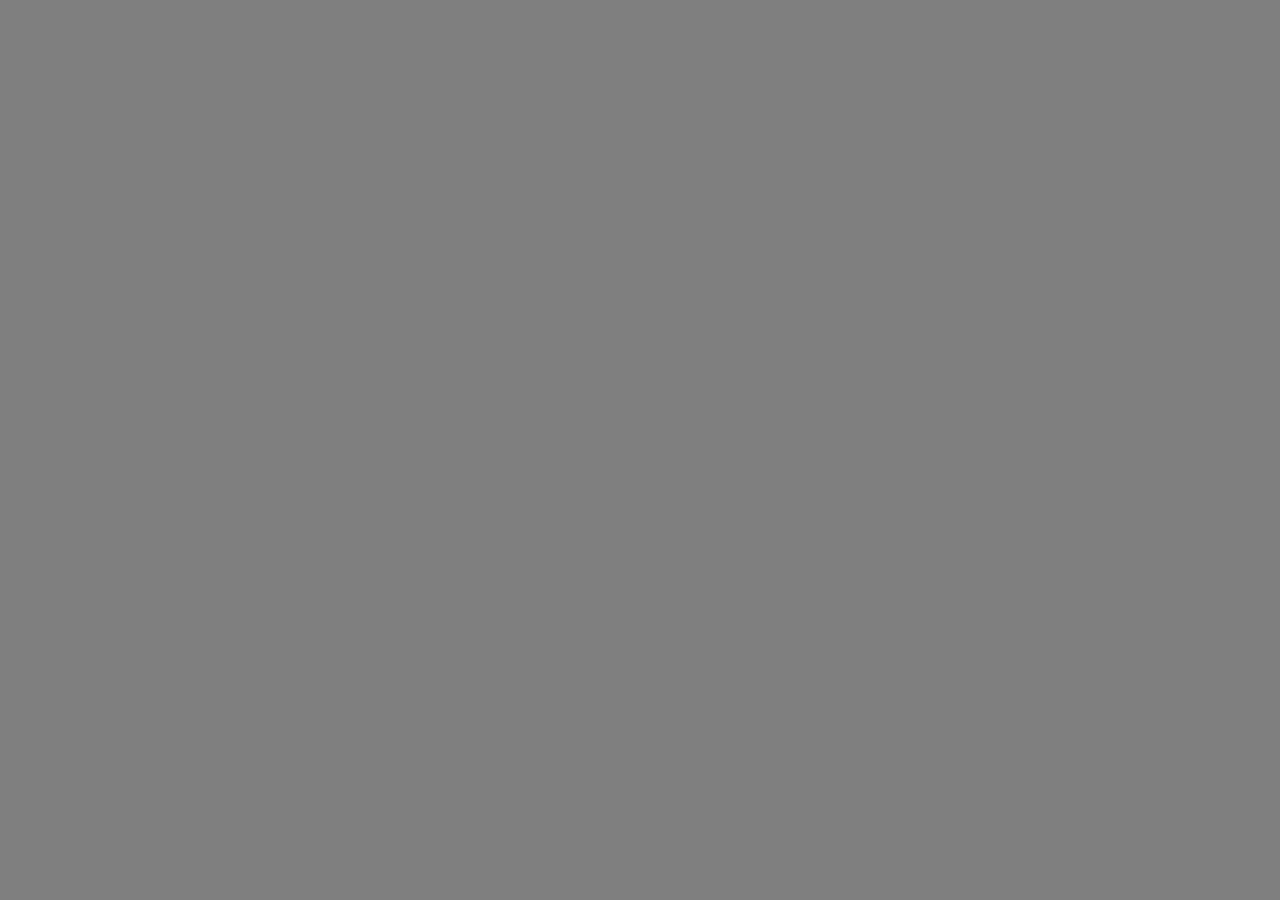
==== commit 19a9ffbe: "changing the background and correcting the iframe" ====
--- a/main.html
+++ b/main.html
@@ -91,26 +91,28 @@
 	</nav>
 	-->
 
-	<header id="fh5co-header" class="fh5co-cover" role="banner" style="background-image:url(images/img_bg_2.jpg);" data-stellar-background-ratio="0.5">
+	<header id="fh5co-header" class="fh5co-cover" role="banner" style="background-image:url(images/prewed1.jpg);" data-stellar-background-ratio="0.5">
 		<div class="overlay"></div>
 		<div class="container">
+
 			<div class="row">
 				<div class="col-md-8 col-md-offset-2 text-center">
 					<div class="display-t">
 						<div class="display-tc animate-box" data-animate-effect="fadeIn">
 							<h1>Piyush &amp; Neeta</h1>
 							<h2>We Are Getting Married</h2>
+							<!--
+							<div class="videoWrapper" >
+								<iframe id="livestream"  src="https://www.youtube.com/embed/YFUECGINK-c" title="YouTube video player" frameborder="0" allow="accelerometer; autoplay; clipboard-write; encrypted-media; gyroscope; picture-in-picture" allowfullscreen></iframe>
+							</div>
+							-->
 							<div class="simply-countdown simply-countdown-one"></div>
 							<p class="btn btn-default btn-sm">Save the date</p><br>
-							<div width="100%" height="100%">
-							<iframe style="border:3px solid black; height=100%; display: none" id="livestream"  src="https://www.youtube.com/embed/YFUECGINK-c" title="YouTube video player" frameborder="0" allow="accelerometer; autoplay; clipboard-write; encrypted-media; gyroscope; picture-in-picture" allowfullscreen></iframe>
-							</div>
 						</div>
 						<div>
 						</div>
 					</div>
 				</div>
-				
 			</div>
 		</div>
 	</header>
@@ -550,7 +552,10 @@
     simplyCountdown('.simply-countdown-one', {
         year: d.getFullYear(),
         month: d.getMonth() + 1,
-        day: d.getDate()
+        day: d.getDate(),
+		hours: d.getHours(),
+		minutes: d.getMinutes(),
+        enableUtc: false
     });
 
     //jQuery example
--- a/css/style.css
+++ b/css/style.css
@@ -1842,5 +1842,19 @@
 
 .second-row { flex-grow: 1; border: none; margin: 0; padding: 0; }
 
-
+.videoWrapper {
+  position: relative;
+  padding-bottom: 56.25%;
+  /* 16:9 */
+  padding-top: 25px;
+  height: 0;
+}
+
+.videoWrapper iframe {
+  position: absolute;
+  top: 0;
+  left: 0;
+  width: 100%;
+  height: 100%;
+}
 /*# sourceMappingURL=style.css.map */
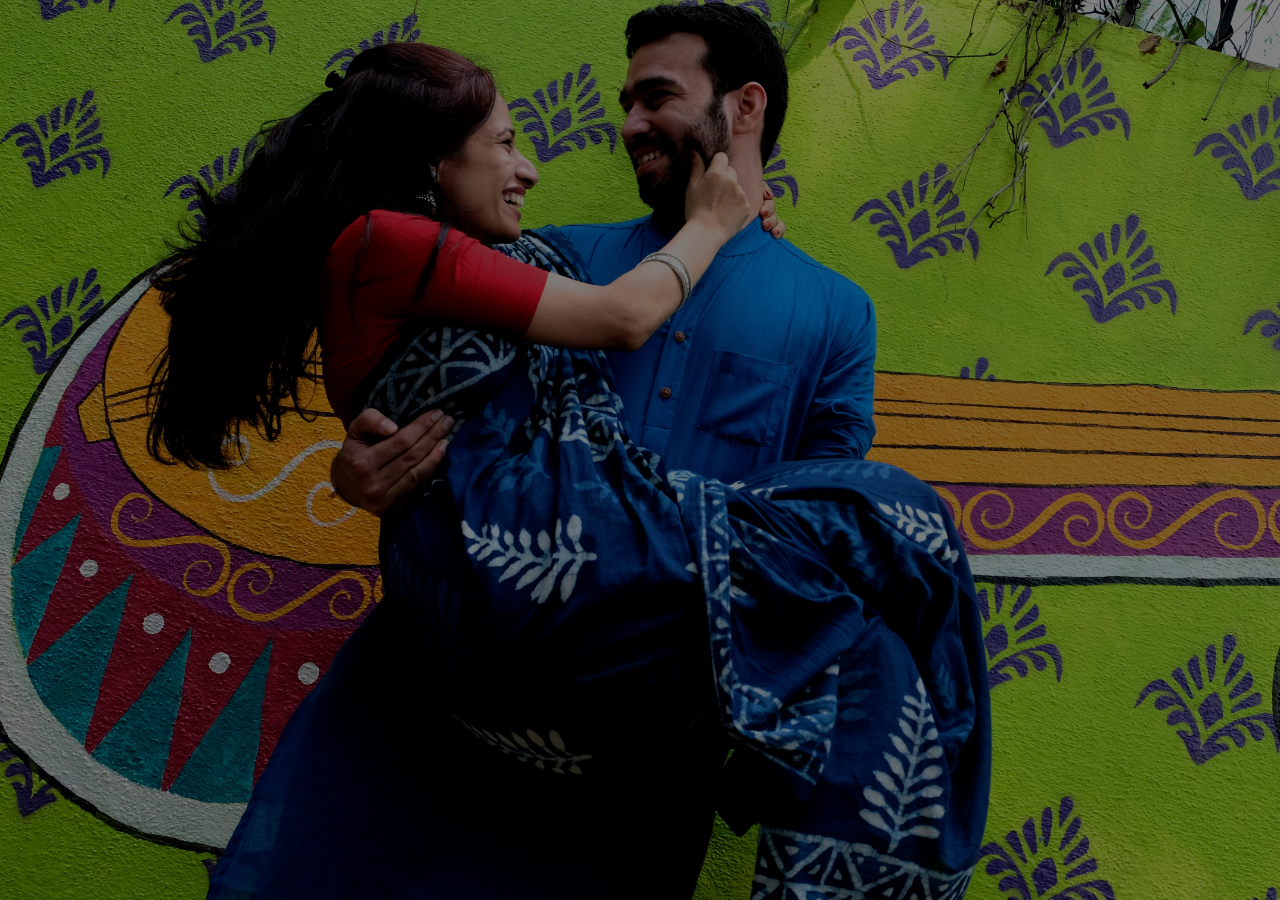
==== commit 2bb46aab: "changing the image extension" ====
--- a/main.html
+++ b/main.html
@@ -91,7 +91,7 @@
 	</nav>
 	-->
 
-	<header id="fh5co-header" class="fh5co-cover" role="banner" style="background-image:url(images/prewed1.jpg);" data-stellar-background-ratio="0.5">
+	<header id="fh5co-header" class="fh5co-cover" role="banner" style="background-image:url(images/prewed1.JPG);" data-stellar-background-ratio="0.5">
 		<div class="overlay"></div>
 		<div class="container">
 
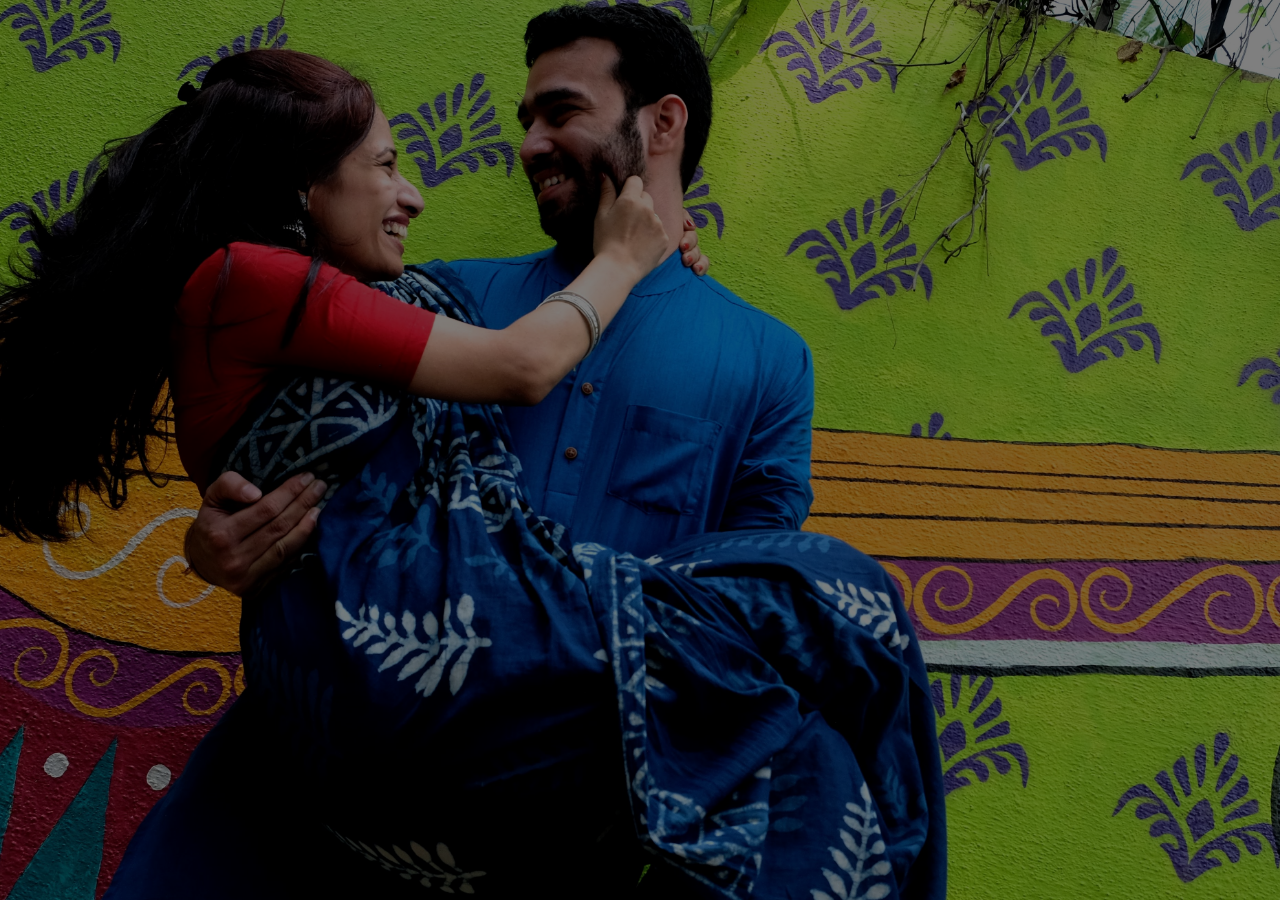
==== commit 2818edab: "cropped the photo" ====
--- a/main.html
+++ b/main.html
@@ -91,7 +91,7 @@
 	</nav>
 	-->
 
-	<header id="fh5co-header" class="fh5co-cover" role="banner" style="background-image:url(images/prewed1.JPG);" data-stellar-background-ratio="0.5">
+	<header id="fh5co-header" class="fh5co-cover" role="banner" style="background-image:url(images/prewed2.JPG);" data-stellar-background-ratio="0.5">
 		<div class="overlay"></div>
 		<div class="container">
 
